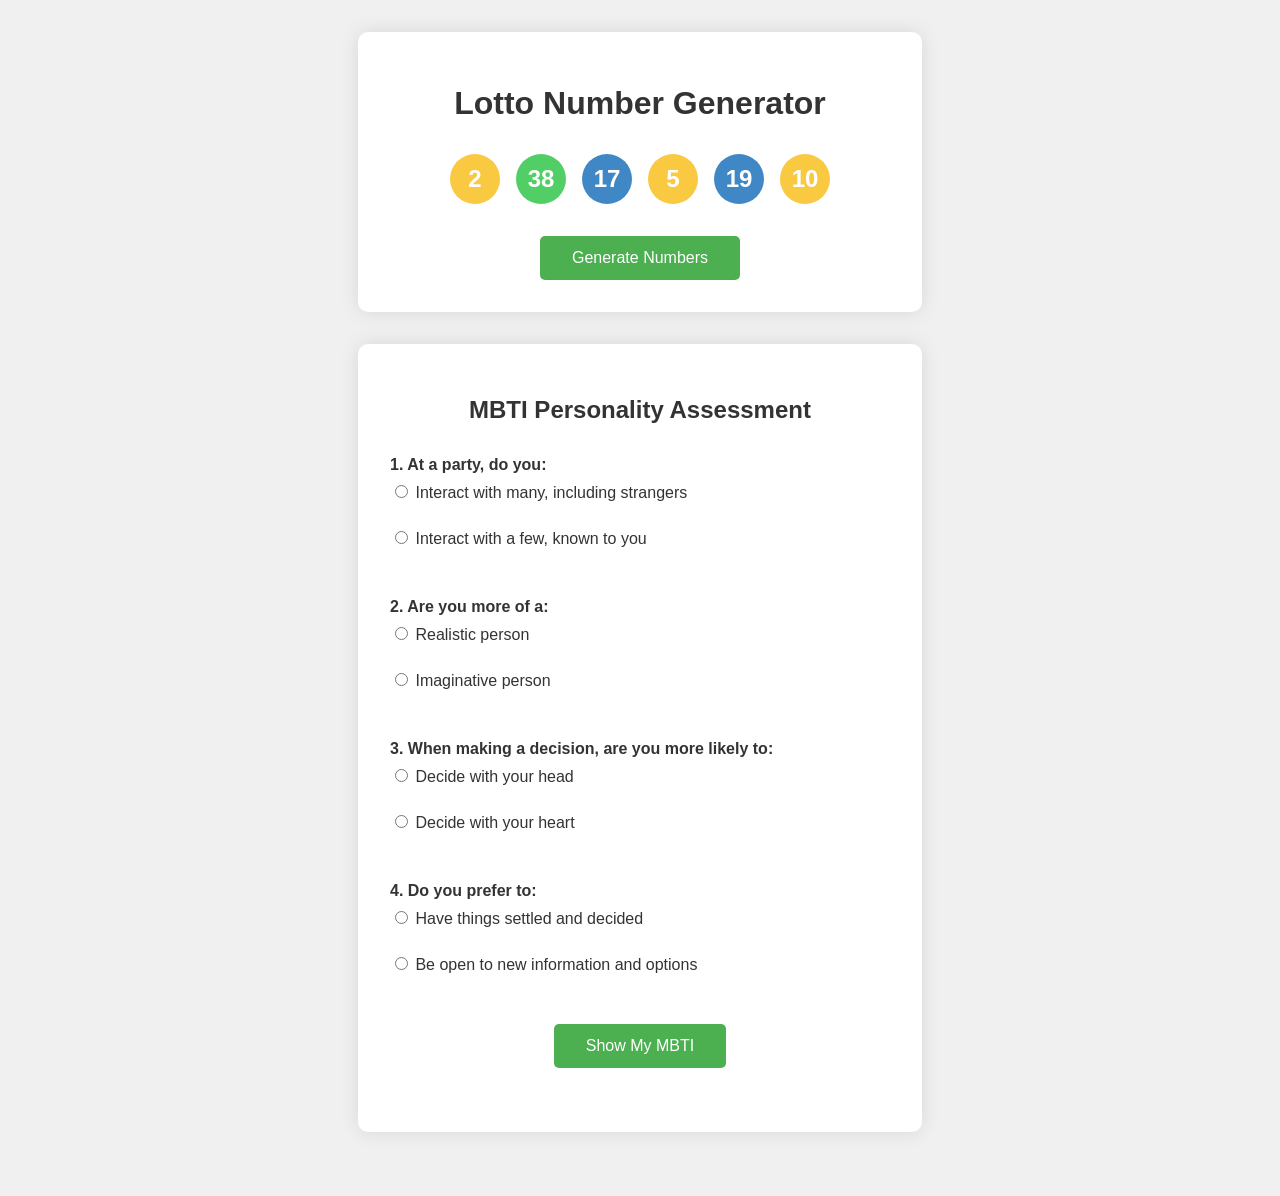
==== index.html @ d67c368a "Update Lotto & MBTI features" ====
<!DOCTYPE html>
<html lang="en">
<head>
    <meta charset="UTF-8">
    <meta name="viewport" content="width=device-width, initial-scale=1.0">
    <title>Lotto & MBTI</title>
    <link rel="stylesheet" href="style.css">
</head>
<body>
    <div class="container">
        <h1>Lotto Number Generator</h1>
        <div class="numbers-container"></div>
        <button id="generate-btn">Generate Numbers</button>
    </div>

    <div class="mbti-container">
        <h2>MBTI Personality Assessment</h2>
        <div id="mbti-questions">
            <div class="question">
                <p>1. At a party, do you:</p>
                <label><input type="radio" name="q1" value="E"> Interact with many, including strangers</label><br>
                <label><input type="radio" name="q1" value="I"> Interact with a few, known to you</label><br>
            </div>
            <div class="question">
                <p>2. Are you more of a:</p>
                <label><input type="radio" name="q2" value="S"> Realistic person</label><br>
                <label><input type="radio" name="q2" value="N"> Imaginative person</label><br>
            </div>
            <div class="question">
                <p>3. When making a decision, are you more likely to:</p>
                <label><input type="radio" name="q3" value="T"> Decide with your head</label><br>
                <label><input type="radio" name="q3" value="F"> Decide with your heart</label><br>
            </div>
            <div class="question">
                <p>4. Do you prefer to:</p>
                <label><input type="radio" name="q4" value="J"> Have things settled and decided</label><br>
                <label><input type="radio" name="q4" value="P"> Be open to new information and options</label><br>
            </div>
        </div>
        <button id="mbti-submit-btn">Show My MBTI</button>
        <div id="mbti-result"></div>
    </div>

    <script src="main.js"></script>
</body>
</html>
---- style.css ----
:root {
    --bg-color: #f0f0f0;
    --container-bg: white;
    --text-color: #333;
    --btn-bg: #4CAF50;
    --btn-hover: #45a049;
}

body {
    font-family: sans-serif;
    display: flex;
    flex-direction: column;
    justify-content: center;
    align-items: center;
    min-height: 100vh;
    background-color: var(--bg-color);
    color: var(--text-color);
    margin: 0;
    padding: 2rem 0;
}

.container, .mbti-container {
    text-align: center;
    background-color: var(--container-bg);
    padding: 2rem;
    border-radius: 10px;
    box-shadow: 0 0 20px rgba(0, 0, 0, 0.1);
    margin-bottom: 2rem;
    max-width: 500px;
    width: 90%;
}

h1, h2 {
    margin-bottom: 2rem;
    color: var(--text-color);
}

.numbers-container {
    display: flex;
    justify-content: center;
    gap: 1rem;
    margin-bottom: 2rem;
}

.number {
    width: 50px;
    height: 50px;
    border-radius: 50%;
    display: flex;
    justify-content: center;
    align-items: center;
    font-size: 1.5rem;
    font-weight: bold;
    color: white;
}

#generate-btn, #mbti-submit-btn {
    padding: 0.8rem 2rem;
    font-size: 1rem;
    color: white;
    background-color: var(--btn-bg);
    border: none;
    border-radius: 5px;
    cursor: pointer;
    transition: background-color 0.3s;
}

#generate-btn:hover, #mbti-submit-btn:hover {
    background-color: var(--btn-hover);
}

.mbti-container .question {
    text-align: left;
    margin-bottom: 1.5rem;
}

.mbti-container .question p {
    font-weight: bold;
    margin-bottom: 0.5rem;
}

.mbti-container label {
    display: block;
    margin-bottom: 0.5rem;
    cursor: pointer;
}

#mbti-result {
    margin-top: 2rem;
    font-size: 1.2rem;
    font-weight: bold;
}
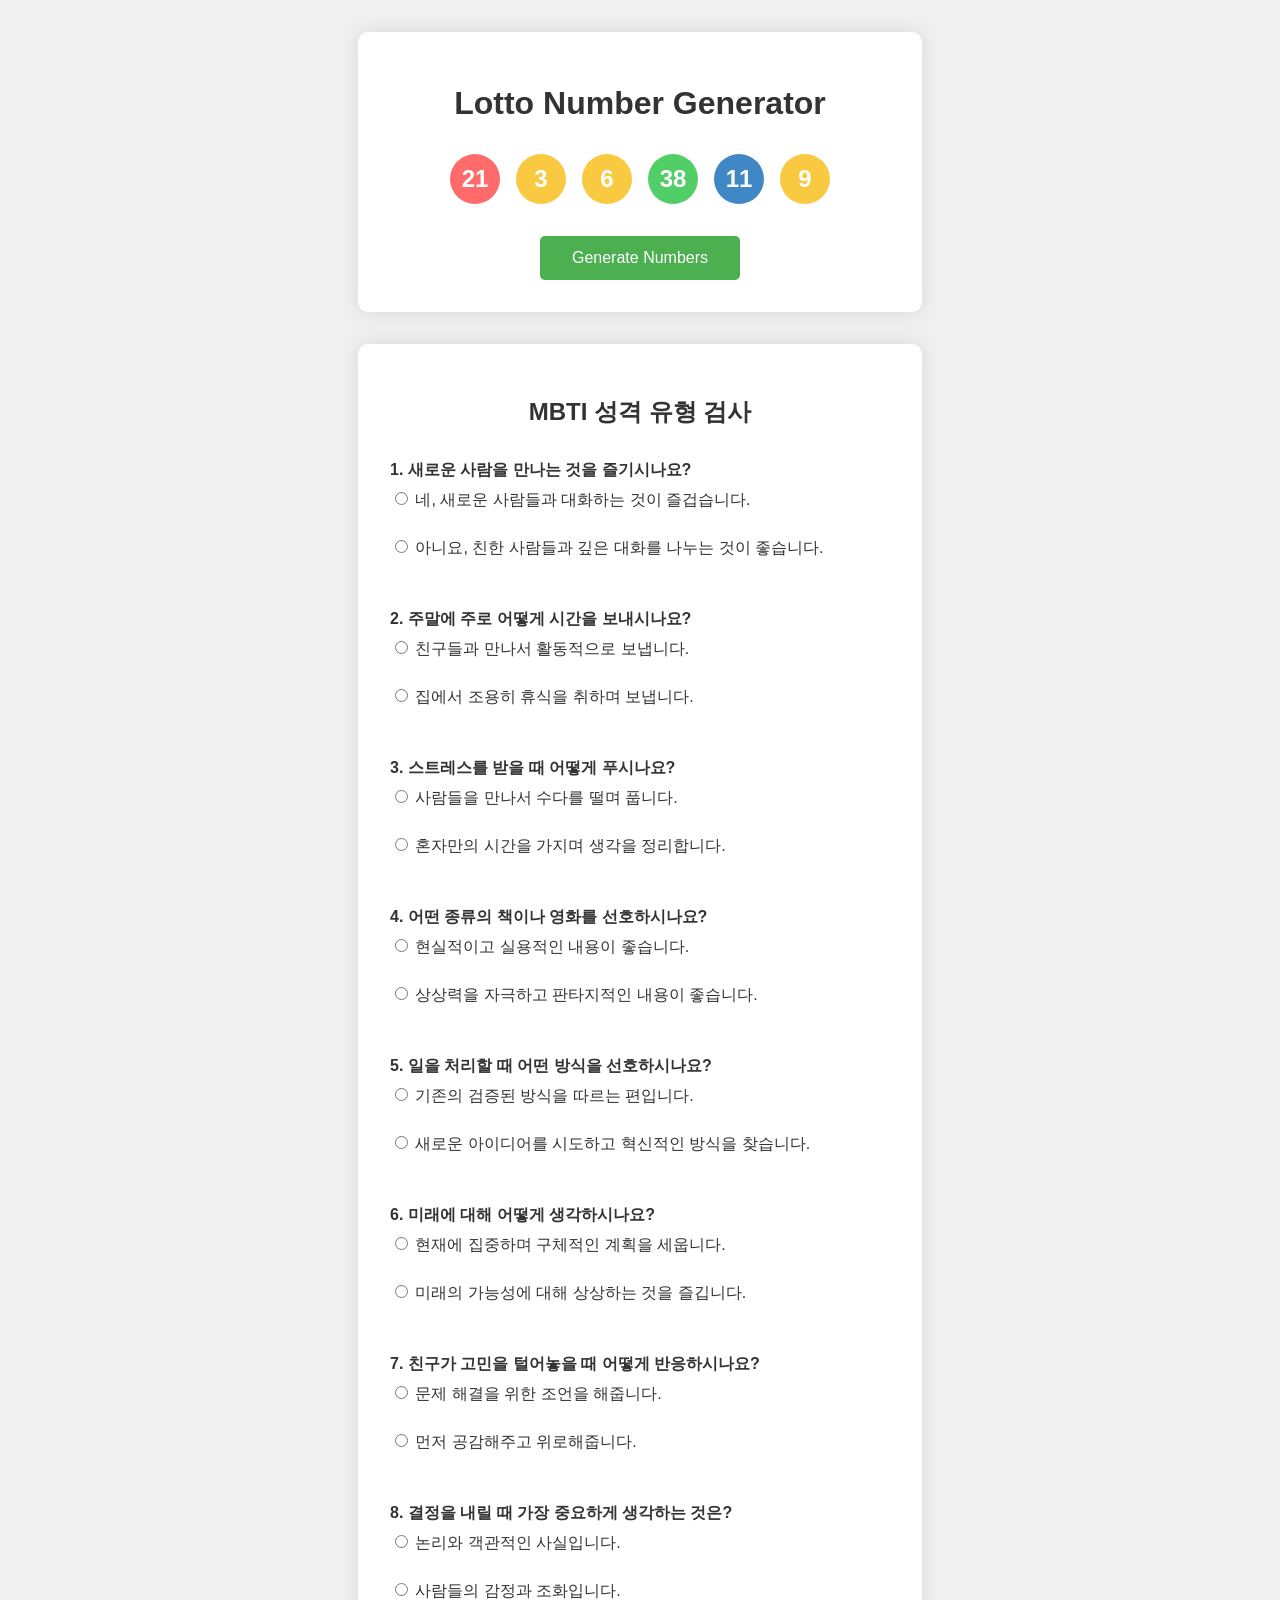
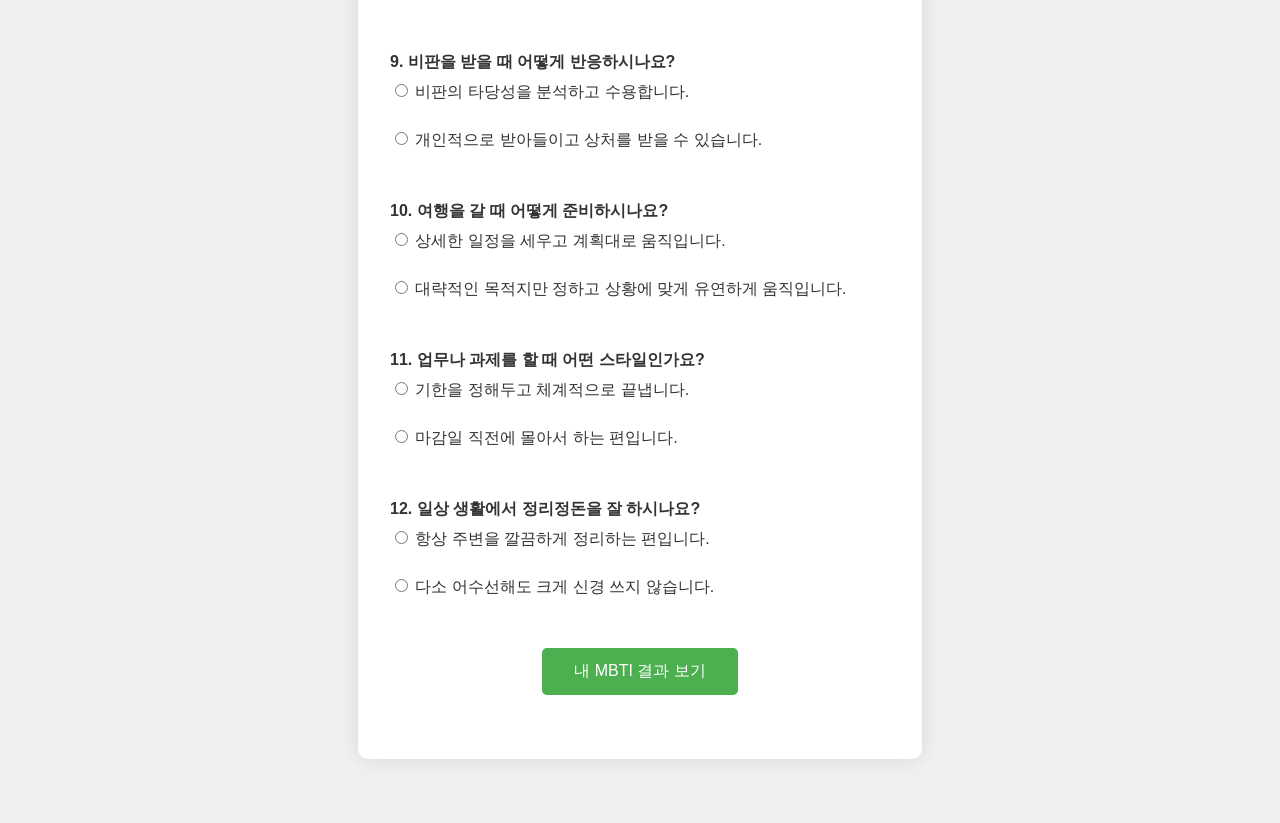
==== commit 0a5fe896: "Update MBTI assessment to 12 Korean questions" ====
--- a/index.html
+++ b/index.html
@@ -15,30 +15,70 @@
     </div>
 
     <div class="mbti-container">
-        <h2>MBTI Personality Assessment</h2>
+        <h2>MBTI 성격 유형 검사</h2>
         <div id="mbti-questions">
             <div class="question">
-                <p>1. At a party, do you:</p>
-                <label><input type="radio" name="q1" value="E"> Interact with many, including strangers</label><br>
-                <label><input type="radio" name="q1" value="I"> Interact with a few, known to you</label><br>
+                <p>1. 새로운 사람을 만나는 것을 즐기시나요?</p>
+                <label><input type="radio" name="q1" value="E"> 네, 새로운 사람들과 대화하는 것이 즐겁습니다.</label><br>
+                <label><input type="radio" name="q1" value="I"> 아니요, 친한 사람들과 깊은 대화를 나누는 것이 좋습니다.</label><br>
             </div>
             <div class="question">
-                <p>2. Are you more of a:</p>
-                <label><input type="radio" name="q2" value="S"> Realistic person</label><br>
-                <label><input type="radio" name="q2" value="N"> Imaginative person</label><br>
+                <p>2. 주말에 주로 어떻게 시간을 보내시나요?</p>
+                <label><input type="radio" name="q2" value="E"> 친구들과 만나서 활동적으로 보냅니다.</label><br>
+                <label><input type="radio" name="q2" value="I"> 집에서 조용히 휴식을 취하며 보냅니다.</label><br>
             </div>
             <div class="question">
-                <p>3. When making a decision, are you more likely to:</p>
-                <label><input type="radio" name="q3" value="T"> Decide with your head</label><br>
-                <label><input type="radio" name="q3" value="F"> Decide with your heart</label><br>
+                <p>3. 스트레스를 받을 때 어떻게 푸시나요?</p>
+                <label><input type="radio" name="q3" value="E"> 사람들을 만나서 수다를 떨며 풉니다.</label><br>
+                <label><input type="radio" name="q3" value="I"> 혼자만의 시간을 가지며 생각을 정리합니다.</label><br>
             </div>
             <div class="question">
-                <p>4. Do you prefer to:</p>
-                <label><input type="radio" name="q4" value="J"> Have things settled and decided</label><br>
-                <label><input type="radio" name="q4" value="P"> Be open to new information and options</label><br>
+                <p>4. 어떤 종류의 책이나 영화를 선호하시나요?</p>
+                <label><input type="radio" name="q4" value="S"> 현실적이고 실용적인 내용이 좋습니다.</label><br>
+                <label><input type="radio" name="q4" value="N"> 상상력을 자극하고 판타지적인 내용이 좋습니다.</label><br>
+            </div>
+            <div class="question">
+                <p>5. 일을 처리할 때 어떤 방식을 선호하시나요?</p>
+                <label><input type="radio" name="q5" value="S"> 기존의 검증된 방식을 따르는 편입니다.</label><br>
+                <label><input type="radio" name="q5" value="N"> 새로운 아이디어를 시도하고 혁신적인 방식을 찾습니다.</label><br>
+            </div>
+            <div class="question">
+                <p>6. 미래에 대해 어떻게 생각하시나요?</p>
+                <label><input type="radio" name="q6" value="S"> 현재에 집중하며 구체적인 계획을 세웁니다.</label><br>
+                <label><input type="radio" name="q6" value="N"> 미래의 가능성에 대해 상상하는 것을 즐깁니다.</label><br>
+            </div>
+            <div class="question">
+                <p>7. 친구가 고민을 털어놓을 때 어떻게 반응하시나요?</p>
+                <label><input type="radio" name="q7" value="T"> 문제 해결을 위한 조언을 해줍니다.</label><br>
+                <label><input type="radio" name="q7" value="F"> 먼저 공감해주고 위로해줍니다.</label><br>
+            </div>
+            <div class="question">
+                <p>8. 결정을 내릴 때 가장 중요하게 생각하는 것은?</p>
+                <label><input type="radio" name="q8" value="T"> 논리와 객관적인 사실입니다.</label><br>
+                <label><input type="radio" name="q8" value="F"> 사람들의 감정과 조화입니다.</label><br>
+            </div>
+            <div class="question">
+                <p>9. 비판을 받을 때 어떻게 반응하시나요?</p>
+                <label><input type="radio" name="q9" value="T"> 비판의 타당성을 분석하고 수용합니다.</label><br>
+                <label><input type="radio" name="q9" value="F"> 개인적으로 받아들이고 상처를 받을 수 있습니다.</label><br>
+            </div>
+            <div class="question">
+                <p>10. 여행을 갈 때 어떻게 준비하시나요?</p>
+                <label><input type="radio" name="q10" value="J"> 상세한 일정을 세우고 계획대로 움직입니다.</label><br>
+                <label><input type="radio" name="q10" value="P"> 대략적인 목적지만 정하고 상황에 맞게 유연하게 움직입니다.</label><br>
+            </div>
+            <div class="question">
+                <p>11. 업무나 과제를 할 때 어떤 스타일인가요?</p>
+                <label><input type="radio" name="q11" value="J"> 기한을 정해두고 체계적으로 끝냅니다.</label><br>
+                <label><input type="radio" name="q11" value="P"> 마감일 직전에 몰아서 하는 편입니다.</label><br>
+            </div>
+            <div class="question">
+                <p>12. 일상 생활에서 정리정돈을 잘 하시나요?</p>
+                <label><input type="radio" name="q12" value="J"> 항상 주변을 깔끔하게 정리하는 편입니다.</label><br>
+                <label><input type="radio" name="q12" value="P"> 다소 어수선해도 크게 신경 쓰지 않습니다.</label><br>
             </div>
         </div>
-        <button id="mbti-submit-btn">Show My MBTI</button>
+        <button id="mbti-submit-btn">내 MBTI 결과 보기</button>
         <div id="mbti-result"></div>
     </div>
 
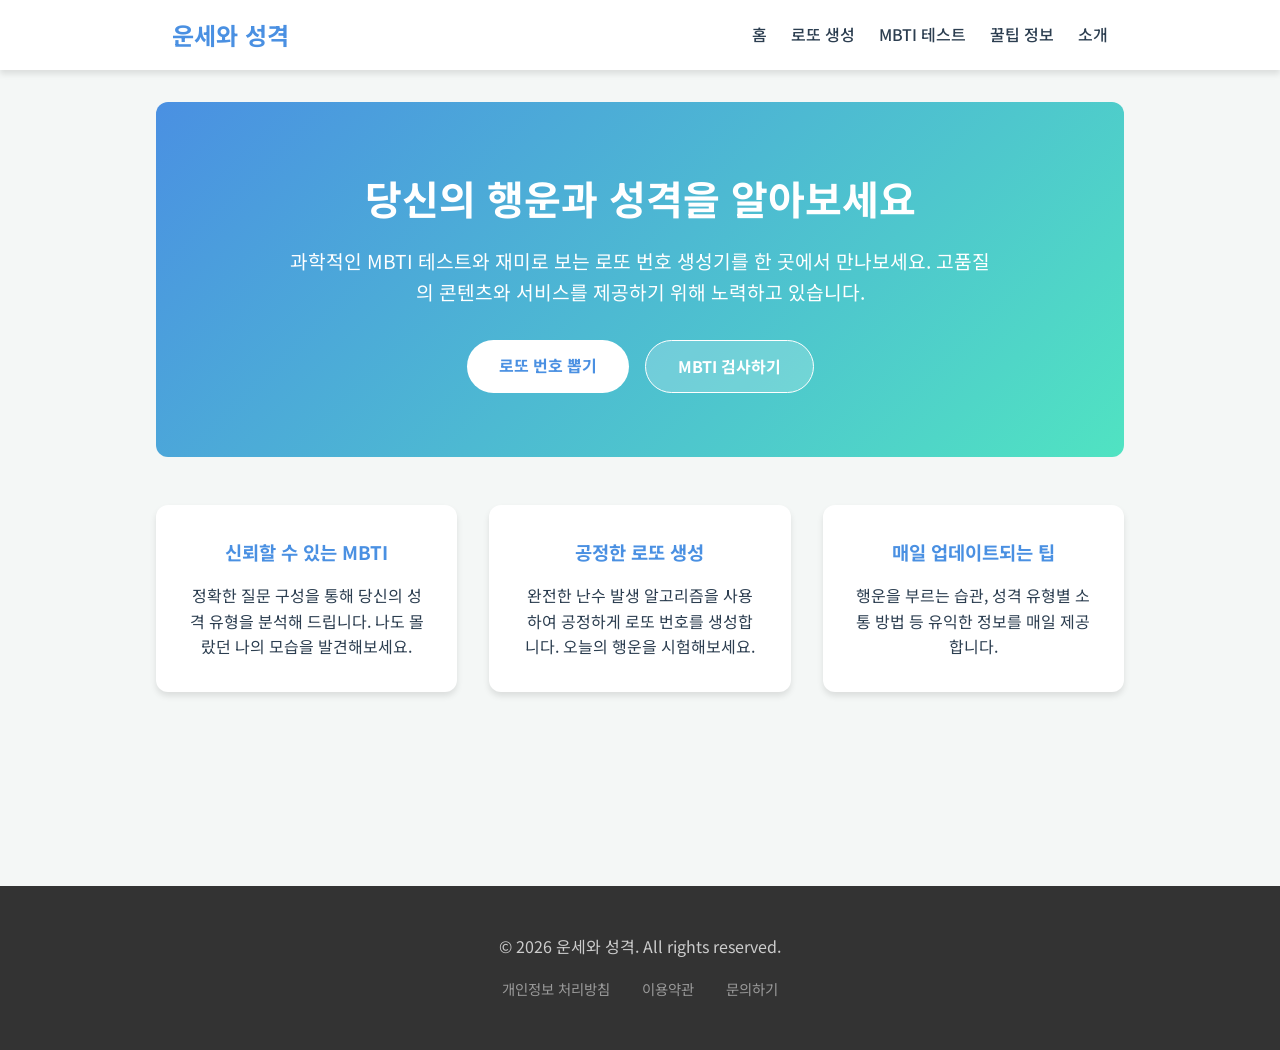
==== commit 6fbc6fe0: "feat: AdSense 최적화 및 고품질 콘텐츠 추가 (MBTI 상세 설명, 꿀팁 게시판, 개인정보 처리방침)" ====
--- a/index.html
+++ b/index.html
@@ -1,86 +1,201 @@
 
 <!DOCTYPE html>
-<html lang="en">
+<html lang="ko">
 <head>
     <meta charset="UTF-8">
     <meta name="viewport" content="width=device-width, initial-scale=1.0">
-    <title>Lotto & MBTI</title>
+    <title>운세와 성격 - 로또 번호 생성기 & MBTI 테스트</title>
+    <meta name="description" content="무료 로또 번호 생성기와 정확한 MBTI 성격 유형 검사를 제공합니다. 당신의 행운과 성격을 확인해보세요.">
+    <meta name="keywords" content="로또, 로또번호생성기, MBTI, MBTI테스트, 성격유형검사, 무료운세">
     <link rel="stylesheet" href="style.css">
+    <link rel="preconnect" href="https://fonts.googleapis.com">
+    <link rel="preconnect" href="https://fonts.gstatic.com" crossorigin>
+    <link href="https://fonts.googleapis.com/css2?family=Noto+Sans+KR:wght@300;400;700&display=swap" rel="stylesheet">
 </head>
 <body>
-    <div class="container">
-        <h1>Lotto Number Generator</h1>
-        <div class="numbers-container"></div>
-        <button id="generate-btn">Generate Numbers</button>
-    </div>
-
-    <div class="mbti-container">
-        <h2>MBTI 성격 유형 검사</h2>
-        <div id="mbti-questions">
-            <div class="question">
-                <p>1. 새로운 사람을 만나는 것을 즐기시나요?</p>
-                <label><input type="radio" name="q1" value="E"> 네, 새로운 사람들과 대화하는 것이 즐겁습니다.</label><br>
-                <label><input type="radio" name="q1" value="I"> 아니요, 친한 사람들과 깊은 대화를 나누는 것이 좋습니다.</label><br>
-            </div>
-            <div class="question">
-                <p>2. 주말에 주로 어떻게 시간을 보내시나요?</p>
-                <label><input type="radio" name="q2" value="E"> 친구들과 만나서 활동적으로 보냅니다.</label><br>
-                <label><input type="radio" name="q2" value="I"> 집에서 조용히 휴식을 취하며 보냅니다.</label><br>
-            </div>
-            <div class="question">
-                <p>3. 스트레스를 받을 때 어떻게 푸시나요?</p>
-                <label><input type="radio" name="q3" value="E"> 사람들을 만나서 수다를 떨며 풉니다.</label><br>
-                <label><input type="radio" name="q3" value="I"> 혼자만의 시간을 가지며 생각을 정리합니다.</label><br>
-            </div>
-            <div class="question">
-                <p>4. 어떤 종류의 책이나 영화를 선호하시나요?</p>
-                <label><input type="radio" name="q4" value="S"> 현실적이고 실용적인 내용이 좋습니다.</label><br>
-                <label><input type="radio" name="q4" value="N"> 상상력을 자극하고 판타지적인 내용이 좋습니다.</label><br>
-            </div>
-            <div class="question">
-                <p>5. 일을 처리할 때 어떤 방식을 선호하시나요?</p>
-                <label><input type="radio" name="q5" value="S"> 기존의 검증된 방식을 따르는 편입니다.</label><br>
-                <label><input type="radio" name="q5" value="N"> 새로운 아이디어를 시도하고 혁신적인 방식을 찾습니다.</label><br>
-            </div>
-            <div class="question">
-                <p>6. 미래에 대해 어떻게 생각하시나요?</p>
-                <label><input type="radio" name="q6" value="S"> 현재에 집중하며 구체적인 계획을 세웁니다.</label><br>
-                <label><input type="radio" name="q6" value="N"> 미래의 가능성에 대해 상상하는 것을 즐깁니다.</label><br>
-            </div>
-            <div class="question">
-                <p>7. 친구가 고민을 털어놓을 때 어떻게 반응하시나요?</p>
-                <label><input type="radio" name="q7" value="T"> 문제 해결을 위한 조언을 해줍니다.</label><br>
-                <label><input type="radio" name="q7" value="F"> 먼저 공감해주고 위로해줍니다.</label><br>
-            </div>
-            <div class="question">
-                <p>8. 결정을 내릴 때 가장 중요하게 생각하는 것은?</p>
-                <label><input type="radio" name="q8" value="T"> 논리와 객관적인 사실입니다.</label><br>
-                <label><input type="radio" name="q8" value="F"> 사람들의 감정과 조화입니다.</label><br>
-            </div>
-            <div class="question">
-                <p>9. 비판을 받을 때 어떻게 반응하시나요?</p>
-                <label><input type="radio" name="q9" value="T"> 비판의 타당성을 분석하고 수용합니다.</label><br>
-                <label><input type="radio" name="q9" value="F"> 개인적으로 받아들이고 상처를 받을 수 있습니다.</label><br>
-            </div>
-            <div class="question">
-                <p>10. 여행을 갈 때 어떻게 준비하시나요?</p>
-                <label><input type="radio" name="q10" value="J"> 상세한 일정을 세우고 계획대로 움직입니다.</label><br>
-                <label><input type="radio" name="q10" value="P"> 대략적인 목적지만 정하고 상황에 맞게 유연하게 움직입니다.</label><br>
-            </div>
-            <div class="question">
-                <p>11. 업무나 과제를 할 때 어떤 스타일인가요?</p>
-                <label><input type="radio" name="q11" value="J"> 기한을 정해두고 체계적으로 끝냅니다.</label><br>
-                <label><input type="radio" name="q11" value="P"> 마감일 직전에 몰아서 하는 편입니다.</label><br>
-            </div>
-            <div class="question">
-                <p>12. 일상 생활에서 정리정돈을 잘 하시나요?</p>
-                <label><input type="radio" name="q12" value="J"> 항상 주변을 깔끔하게 정리하는 편입니다.</label><br>
-                <label><input type="radio" name="q12" value="P"> 다소 어수선해도 크게 신경 쓰지 않습니다.</label><br>
-            </div>
+    <header>
+        <nav class="nav-container">
+            <div class="logo">운세와 성격</div>
+            <ul class="nav-links">
+                <li><a href="#home">홈</a></li>
+                <li><a href="#lotto">로또 생성</a></li>
+                <li><a href="#mbti">MBTI 테스트</a></li>
+                <li><a href="#tips">꿀팁 정보</a></li>
+                <li><a href="#about">소개</a></li>
+            </ul>
+        </nav>
+    </header>
+
+    <main>
+        <!-- Home Section -->
+        <section id="home" class="content-section">
+            <div class="hero">
+                <h1>당신의 행운과 성격을 알아보세요</h1>
+                <p>과학적인 MBTI 테스트와 재미로 보는 로또 번호 생성기를 한 곳에서 만나보세요. 고품질의 콘텐츠와 서비스를 제공하기 위해 노력하고 있습니다.</p>
+                <div class="hero-btns">
+                    <a href="#lotto" class="btn primary">로또 번호 뽑기</a>
+                    <a href="#mbti" class="btn secondary">MBTI 검사하기</a>
+                </div>
+            </div>
+            
+            <div class="info-cards">
+                <div class="card">
+                    <h3>신뢰할 수 있는 MBTI</h3>
+                    <p>정확한 질문 구성을 통해 당신의 성격 유형을 분석해 드립니다. 나도 몰랐던 나의 모습을 발견해보세요.</p>
+                </div>
+                <div class="card">
+                    <h3>공정한 로또 생성</h3>
+                    <p>완전한 난수 발생 알고리즘을 사용하여 공정하게 로또 번호를 생성합니다. 오늘의 행운을 시험해보세요.</p>
+                </div>
+                <div class="card">
+                    <h3>매일 업데이트되는 팁</h3>
+                    <p>행운을 부르는 습관, 성격 유형별 소통 방법 등 유익한 정보를 매일 제공합니다.</p>
+                </div>
+            </div>
+        </section>
+
+        <!-- Lotto Section -->
+        <section id="lotto" class="content-section" style="display:none;">
+            <div class="container">
+                <h2>로또 번호 생성기</h2>
+                <p class="section-desc">무작위 알고리즘을 사용하여 1부터 45까지의 행운의 숫자 6개를 추천해 드립니다.</p>
+                <div class="numbers-container"></div>
+                <button id="generate-btn">새 번호 생성하기</button>
+                <div class="lotto-info">
+                    <h3>로또 당첨 확률을 높이는 상식</h3>
+                    <ul>
+                        <li>균형 잡힌 조합: 홀수와 짝수의 비율을 3:3 또는 2:4 정도로 섞는 것이 통계적으로 유리합니다.</li>
+                        <li>번호 합계: 선택한 6개 번호의 합이 100~170 사이가 되는 경우가 가장 많습니다.</li>
+                        <li>연속 번호 지양: 1, 2, 3과 같은 연속된 번호가 3개 이상 나오는 경우는 드뭅니다.</li>
+                    </ul>
+                </div>
+            </div>
+        </section>
+
+        <!-- MBTI Section -->
+        <section id="mbti" class="content-section" style="display:none;">
+            <div class="mbti-container">
+                <h2>MBTI 성격 유형 검사</h2>
+                <p class="section-desc">12개의 질문을 통해 당신의 성향을 파악합니다. 솔직하게 답변할수록 정확도가 높아집니다.</p>
+                <div id="mbti-questions">
+                    <!-- Questions will be injected or kept here -->
+                    <div class="question">
+                        <p>1. 새로운 사람을 만나는 것을 즐기시나요?</p>
+                        <label><input type="radio" name="q1" value="E"> 네, 새로운 사람들과 대화하는 것이 즐겁습니다.</label>
+                        <label><input type="radio" name="q1" value="I"> 아니요, 친한 사람들과 깊은 대화를 나누는 것이 좋습니다.</label>
+                    </div>
+                    <div class="question">
+                        <p>2. 주말에 주로 어떻게 시간을 보내시나요?</p>
+                        <label><input type="radio" name="q2" value="E"> 친구들과 만나서 활동적으로 보냅니다.</label>
+                        <label><input type="radio" name="q2" value="I"> 집에서 조용히 휴식을 취하며 보냅니다.</label>
+                    </div>
+                    <div class="question">
+                        <p>3. 스트레스를 받을 때 어떻게 푸시나요?</p>
+                        <label><input type="radio" name="q3" value="E"> 사람들을 만나서 수다를 떨며 풉니다.</label>
+                        <label><input type="radio" name="q3" value="I"> 혼자만의 시간을 가지며 생각을 정리합니다.</label>
+                    </div>
+                    <div class="question">
+                        <p>4. 어떤 종류의 책이나 영화를 선호하시나요?</p>
+                        <label><input type="radio" name="q4" value="S"> 현실적이고 실용적인 내용이 좋습니다.</label>
+                        <label><input type="radio" name="q4" value="N"> 상상력을 자극하고 판타지적인 내용이 좋습니다.</label>
+                    </div>
+                    <div class="question">
+                        <p>5. 일을 처리할 때 어떤 방식을 선호하시나요?</p>
+                        <label><input type="radio" name="q5" value="S"> 기존의 검증된 방식을 따르는 편입니다.</label>
+                        <label><input type="radio" name="q5" value="N"> 새로운 아이디어를 시도하고 혁신적인 방식을 찾습니다.</label>
+                    </div>
+                    <div class="question">
+                        <p>6. 미래에 대해 어떻게 생각하시나요?</p>
+                        <label><input type="radio" name="q6" value="S"> 현재에 집중하며 구체적인 계획을 세웁니다.</label>
+                        <label><input type="radio" name="q6" value="N"> 미래의 가능성에 대해 상상하는 것을 즐깁니다.</label>
+                    </div>
+                    <div class="question">
+                        <p>7. 친구가 고민을 털어놓을 때 어떻게 반응하시나요?</p>
+                        <label><input type="radio" name="q7" value="T"> 문제 해결을 위한 조언을 해줍니다.</label>
+                        <label><input type="radio" name="q7" value="F"> 먼저 공감해주고 위로해줍니다.</label>
+                    </div>
+                    <div class="question">
+                        <p>8. 결정을 내릴 때 가장 중요하게 생각하는 것은?</p>
+                        <label><input type="radio" name="q8" value="T"> 논리와 객관적인 사실입니다.</label>
+                        <label><input type="radio" name="q8" value="F"> 사람들의 감정과 조화입니다.</label>
+                    </div>
+                    <div class="question">
+                        <p>9. 비판을 받을 때 어떻게 반응하시나요?</p>
+                        <label><input type="radio" name="q9" value="T"> 비판의 타당성을 분석하고 수용합니다.</label>
+                        <label><input type="radio" name="q9" value="F"> 개인적으로 받아들이고 상처를 받을 수 있습니다.</label>
+                    </div>
+                    <div class="question">
+                        <p>10. 여행을 갈 때 어떻게 준비하시나요?</p>
+                        <label><input type="radio" name="q10" value="J"> 상세한 일정을 세우고 계획대로 움직입니다.</label>
+                        <label><input type="radio" name="q10" value="P"> 대략적인 목적지만 정하고 상황에 맞게 유연하게 움직입니다.</label>
+                    </div>
+                    <div class="question">
+                        <p>11. 업무나 과제를 할 때 어떤 스타일인가요?</p>
+                        <label><input type="radio" name="q11" value="J"> 기한을 정해두고 체계적으로 끝냅니다.</label>
+                        <label><input type="radio" name="q11" value="P"> 마감일 직전에 몰아서 하는 편입니다.</label>
+                    </div>
+                    <div class="question">
+                        <p>12. 일상 생활에서 정리정돈을 잘 하시나요?</p>
+                        <label><input type="radio" name="q12" value="J"> 항상 주변을 깔끔하게 정리하는 편입니다.</label>
+                        <label><input type="radio" name="q12" value="P"> 다소 어수선해도 크게 신경 쓰지 않습니다.</label>
+                    </div>
+                </div>
+                <button id="mbti-submit-btn">결과 확인하기</button>
+                <div id="mbti-result"></div>
+            </div>
+        </section>
+
+        <!-- Tips Section -->
+        <section id="tips" class="content-section" style="display:none;">
+            <div class="container blog-container">
+                <h2>유용한 정보 게시판</h2>
+                <article class="post">
+                    <h3>MBTI 유형별 스트레스 해소법</h3>
+                    <p>내향형(I)은 혼자만의 시간을 통해 에너지를 충전하는 것이 중요하며, 외향형(E)은 친구들과의 대화를 통해 활력을 얻습니다. 자신의 유형에 맞는 휴식 방법을 찾아보세요.</p>
+                </article>
+                <article class="post">
+                    <h3>로또 번호 선택 시 피해야 할 습관</h3>
+                    <p>너무 유명한 번호(예: 지난주 당첨 번호)를 그대로 쓰는 것은 피하는 것이 좋습니다. 당첨자가 많아지면 수령액이 줄어들기 때문입니다. 자신만의 규칙을 만들어보세요.</p>
+                </article>
+                <article class="post">
+                    <h3>행운을 불러오는 긍정적인 마음가짐</h3>
+                    <p>심리학적으로 긍정적인 태도를 가진 사람들이 기회를 더 잘 포착한다고 합니다. 행운은 준비된 사람에게 찾아온다는 사실을 잊지 마세요.</p>
+                </article>
+            </div>
+        </section>
+
+        <!-- About Section -->
+        <section id="about" class="content-section" style="display:none;">
+            <div class="container">
+                <h2>서비스 소개</h2>
+                <p>본 사이트는 사용자들에게 즐거움과 자아 성찰의 기회를 제공하기 위해 제작되었습니다. 우리는 데이터의 정확성과 사용자의 개인정보 보호를 최우선으로 생각합니다.</p>
+                <h3>문의하기</h3>
+                <p>서비스 이용 중 불편한 점이나 제안 사항이 있다면 아래 이메일로 연락주세요.</p>
+                <p>Email: support@example.com</p>
+            </div>
+        </section>
+
+        <!-- Privacy Section (Hidden by default, linked from footer) -->
+        <section id="privacy" class="content-section" style="display:none;">
+            <div class="container">
+                <h2>개인정보 처리방침</h2>
+                <p>본 사이트는 사용자의 개인정보를 수집하지 않습니다. MBTI 테스트 결과는 브라우저 내에서만 처리되며 서버에 저장되지 않습니다.</p>
+                <p>쿠키 사용 안내: 서비스 최적화 및 광고 제공을 위해 쿠키를 사용할 수 있습니다.</p>
+                <p>광고 안내: 본 서비스는 Google AdSense 광고를 포함할 수 있으며, Google은 사용자의 방문 기록을 바탕으로 맞춤형 광고를 제공할 수 있습니다.</p>
+            </div>
+        </section>
+    </main>
+
+    <footer>
+        <div class="footer-content">
+            <p>&copy; 2026 운세와 성격. All rights reserved.</p>
+            <ul class="footer-links">
+                <li><a href="#privacy">개인정보 처리방침</a></li>
+                <li><a href="#about">이용약관</a></li>
+                <li><a href="#about">문의하기</a></li>
+            </ul>
         </div>
-        <button id="mbti-submit-btn">내 MBTI 결과 보기</button>
-        <div id="mbti-result"></div>
-    </div>
+    </footer>
 
     <script src="main.js"></script>
 </body>
--- a/style.css
+++ b/style.css
@@ -1,93 +1,317 @@
 
 :root {
-    --bg-color: #f0f0f0;
-    --container-bg: white;
-    --text-color: #333;
-    --btn-bg: #4CAF50;
-    --btn-hover: #45a049;
+    --primary-color: #4a90e2;
+    --secondary-color: #50e3c2;
+    --bg-color: #f4f7f6;
+    --text-color: #2c3e50;
+    --white: #ffffff;
+    --shadow: 0 4px 6px rgba(0, 0, 0, 0.1);
+    --border-radius: 12px;
+}
+
+* {
+    box-sizing: border-box;
+    margin: 0;
+    padding: 0;
 }
 
 body {
-    font-family: sans-serif;
-    display: flex;
-    flex-direction: column;
-    justify-content: center;
+    font-family: 'Noto Sans KR', sans-serif;
+    line-height: 1.6;
+    color: var(--text-color);
+    background-color: var(--bg-color);
+}
+
+header {
+    background-color: var(--white);
+    box-shadow: var(--shadow);
+    padding: 1rem 0;
+    position: sticky;
+    top: 0;
+    z-index: 1000;
+}
+
+.nav-container {
+    max-width: 1000px;
+    margin: 0 auto;
+    display: flex;
+    justify-content: space-between;
     align-items: center;
-    min-height: 100vh;
-    background-color: var(--bg-color);
+    padding: 0 2rem;
+}
+
+.logo {
+    font-size: 1.5rem;
+    font-weight: 700;
+    color: var(--primary-color);
+}
+
+.nav-links {
+    display: flex;
+    list-style: none;
+    gap: 1.5rem;
+}
+
+.nav-links a {
+    text-decoration: none;
     color: var(--text-color);
-    margin: 0;
-    padding: 2rem 0;
-}
-
-.container, .mbti-container {
+    font-weight: 500;
+    transition: color 0.3s;
+}
+
+.nav-links a:hover {
+    color: var(--primary-color);
+}
+
+main {
+    max-width: 1000px;
+    margin: 2rem auto;
+    padding: 0 1rem;
+    min-height: 80vh;
+}
+
+.content-section {
+    animation: fadeIn 0.5s ease-in-out;
+}
+
+@keyframes fadeIn {
+    from { opacity: 0; transform: translateY(10px); }
+    to { opacity: 1; transform: translateY(0); }
+}
+
+.hero {
     text-align: center;
-    background-color: var(--container-bg);
-    padding: 2rem;
-    border-radius: 10px;
-    box-shadow: 0 0 20px rgba(0, 0, 0, 0.1);
-    margin-bottom: 2rem;
-    max-width: 500px;
-    width: 90%;
-}
-
-h1, h2 {
-    margin-bottom: 2rem;
-    color: var(--text-color);
-}
-
-.numbers-container {
+    padding: 4rem 1rem;
+    background: linear-gradient(135deg, var(--primary-color), var(--secondary-color));
+    color: var(--white);
+    border-radius: var(--border-radius);
+    margin-bottom: 3rem;
+}
+
+.hero h1 {
+    font-size: 2.5rem;
+    margin-bottom: 1rem;
+}
+
+.hero p {
+    font-size: 1.2rem;
+    max-width: 700px;
+    margin: 0 auto 2rem;
+}
+
+.hero-btns {
     display: flex;
     justify-content: center;
     gap: 1rem;
+}
+
+.btn {
+    padding: 0.8rem 2rem;
+    border-radius: 30px;
+    text-decoration: none;
+    font-weight: 700;
+    transition: transform 0.2s, box-shadow 0.2s;
+    display: inline-block;
+    cursor: pointer;
+    border: none;
+}
+
+.btn.primary {
+    background-color: var(--white);
+    color: var(--primary-color);
+}
+
+.btn.secondary {
+    background-color: rgba(255, 255, 255, 0.2);
+    color: var(--white);
+    border: 1px solid var(--white);
+}
+
+.btn:hover {
+    transform: translateY(-2px);
+    box-shadow: 0 4px 12px rgba(0,0,0,0.15);
+}
+
+.info-cards {
+    display: grid;
+    grid-template-columns: repeat(auto-fit, minmax(250px, 1fr));
+    gap: 2rem;
+    margin-bottom: 3rem;
+}
+
+.card {
+    background: var(--white);
+    padding: 2rem;
+    border-radius: var(--border-radius);
+    box-shadow: var(--shadow);
+    text-align: center;
+}
+
+.card h3 {
+    margin-bottom: 1rem;
+    color: var(--primary-color);
+}
+
+.container, .mbti-container {
+    background: var(--white);
+    padding: 3rem;
+    border-radius: var(--border-radius);
+    box-shadow: var(--shadow);
+    max-width: 800px;
+    margin: 0 auto;
+}
+
+.section-desc {
+    text-align: center;
+    color: #666;
     margin-bottom: 2rem;
 }
 
+.numbers-container {
+    display: flex;
+    justify-content: center;
+    gap: 1rem;
+    margin: 2rem 0;
+    flex-wrap: wrap;
+}
+
 .number {
-    width: 50px;
-    height: 50px;
+    width: 60px;
+    height: 60px;
     border-radius: 50%;
     display: flex;
     justify-content: center;
     align-items: center;
     font-size: 1.5rem;
+    font-weight: 700;
+    color: var(--white);
+    box-shadow: 0 4px 6px rgba(0,0,0,0.1);
+}
+
+#generate-btn, #mbti-submit-btn {
+    display: block;
+    margin: 0 auto;
+    background-color: var(--primary-color);
+    color: var(--white);
+    padding: 1rem 3rem;
+    font-size: 1.1rem;
+    border-radius: 50px;
+    cursor: pointer;
+    border: none;
+    transition: background-color 0.3s;
+}
+
+#generate-btn:hover, #mbti-submit-btn:hover {
+    background-color: #357abd;
+}
+
+.lotto-info, .mbti-result-detail {
+    margin-top: 3rem;
+    padding-top: 2rem;
+    border-top: 1px solid #eee;
+}
+
+.lotto-info ul {
+    list-style: none;
+    margin-top: 1rem;
+}
+
+.lotto-info li {
+    margin-bottom: 0.5rem;
+    padding-left: 1.5rem;
+    position: relative;
+}
+
+.lotto-info li::before {
+    content: "✓";
+    position: absolute;
+    left: 0;
+    color: var(--secondary-color);
     font-weight: bold;
-    color: white;
-}
-
-#generate-btn, #mbti-submit-btn {
-    padding: 0.8rem 2rem;
-    font-size: 1rem;
-    color: white;
-    background-color: var(--btn-bg);
-    border: none;
-    border-radius: 5px;
-    cursor: pointer;
-    transition: background-color 0.3s;
-}
-
-#generate-btn:hover, #mbti-submit-btn:hover {
-    background-color: var(--btn-hover);
-}
-
-.mbti-container .question {
-    text-align: left;
-    margin-bottom: 1.5rem;
-}
-
-.mbti-container .question p {
-    font-weight: bold;
-    margin-bottom: 0.5rem;
-}
-
-.mbti-container label {
+}
+
+.question {
+    margin-bottom: 2rem;
+    padding-bottom: 1.5rem;
+    border-bottom: 1px solid #f0f0f0;
+}
+
+.question p {
+    font-weight: 700;
+    font-size: 1.1rem;
+    margin-bottom: 1rem;
+}
+
+.question label {
     display: block;
+    padding: 0.8rem 1.2rem;
+    background: #f9f9f9;
+    border-radius: 8px;
     margin-bottom: 0.5rem;
     cursor: pointer;
-}
-
-#mbti-result {
-    margin-top: 2rem;
-    font-size: 1.2rem;
-    font-weight: bold;
-}
+    transition: background 0.2s;
+}
+
+.question label:hover {
+    background: #f0f0f0;
+}
+
+.question input {
+    margin-right: 10px;
+}
+
+.blog-container .post {
+    margin-bottom: 2rem;
+    padding-bottom: 2rem;
+    border-bottom: 1px solid #eee;
+}
+
+.blog-container .post h3 {
+    margin-bottom: 1rem;
+    color: var(--primary-color);
+}
+
+footer {
+    background: #333;
+    color: #ccc;
+    padding: 3rem 0;
+    margin-top: 4rem;
+}
+
+.footer-content {
+    max-width: 1000px;
+    margin: 0 auto;
+    text-align: center;
+    padding: 0 2rem;
+}
+
+.footer-links {
+    list-style: none;
+    display: flex;
+    justify-content: center;
+    gap: 2rem;
+    margin-top: 1rem;
+}
+
+.footer-links a {
+    color: #999;
+    text-decoration: none;
+    font-size: 0.9rem;
+}
+
+.footer-links a:hover {
+    color: var(--white);
+}
+
+@media (max-width: 768px) {
+    .nav-container {
+        flex-direction: column;
+        gap: 1rem;
+    }
+    .hero h1 {
+        font-size: 2rem;
+    }
+    .hero-btns {
+        flex-direction: column;
+    }
+}
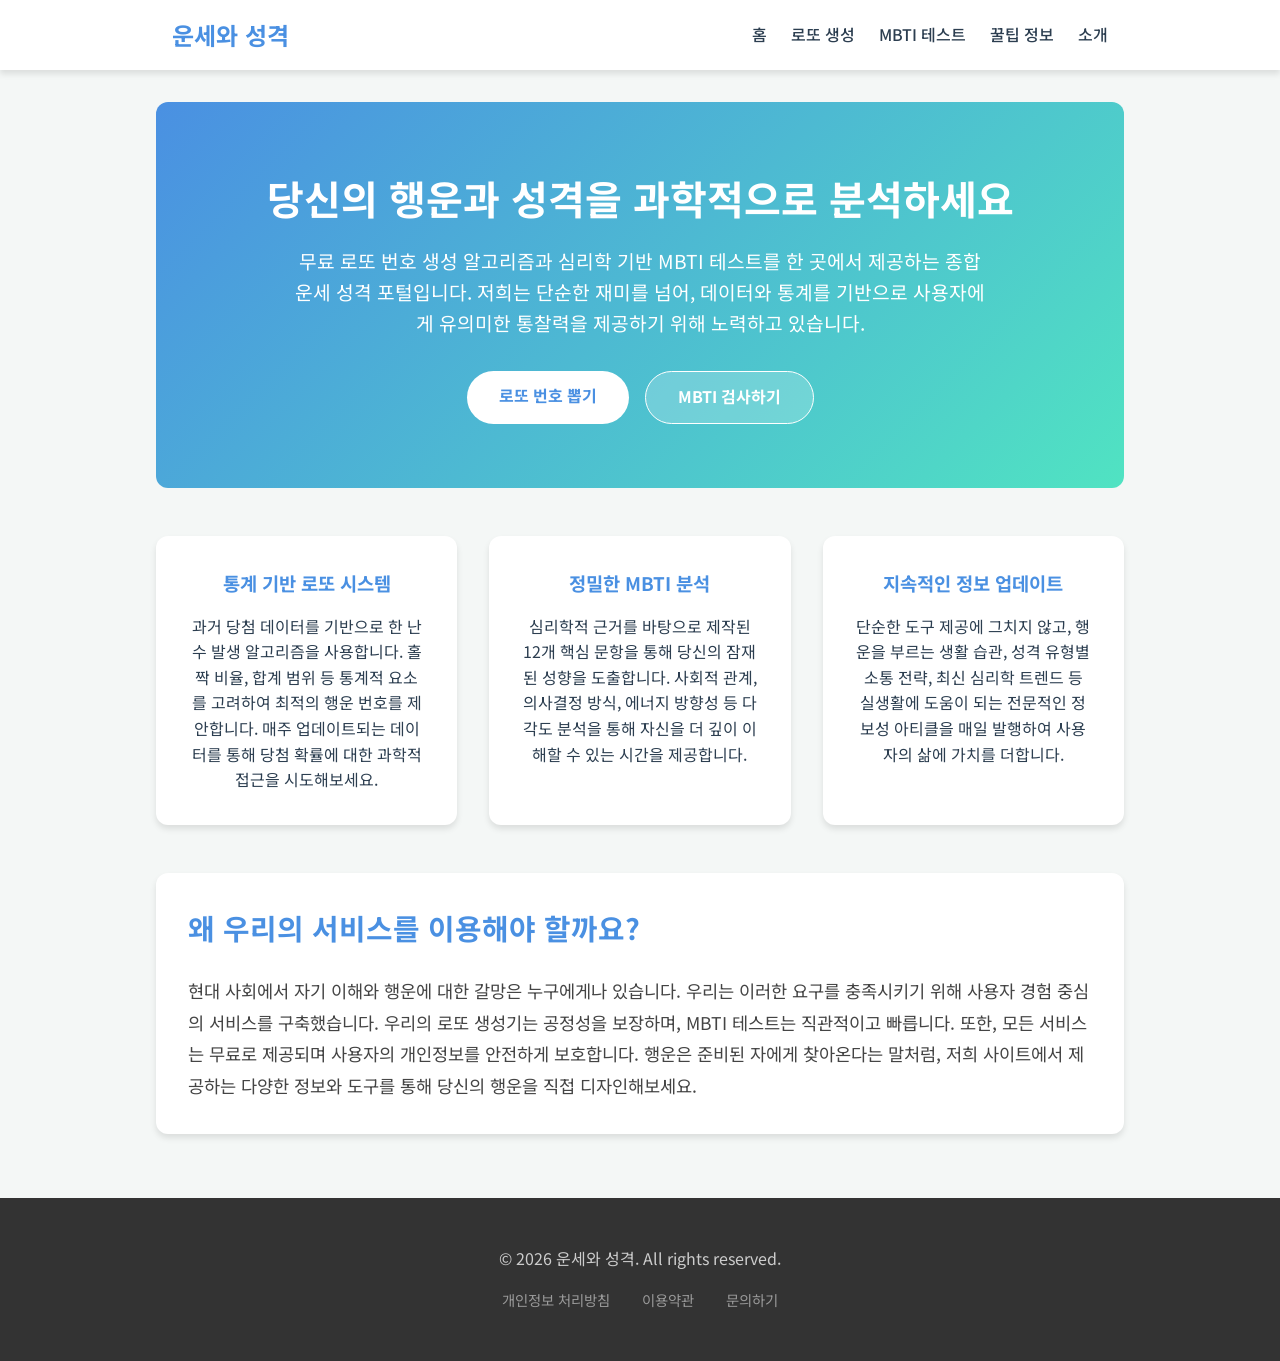
==== commit d679736b: "docs: 구글 애드센스 승인을 위한 고품질 콘텐츠 및 정책 보강" ====
--- a/index.html
+++ b/index.html
@@ -7,6 +7,25 @@
     <title>운세와 성격 - 로또 번호 생성기 & MBTI 테스트</title>
     <meta name="description" content="무료 로또 번호 생성기와 정확한 MBTI 성격 유형 검사를 제공합니다. 당신의 행운과 성격을 확인해보세요.">
     <meta name="keywords" content="로또, 로또번호생성기, MBTI, MBTI테스트, 성격유형검사, 무료운세">
+    <meta name="google-adsense-account" content="ca-pub-7086281720678002">
+    <script async src="https://pagead2.googlesyndication.com/pagead/js/adsbygoogle.js?client=ca-pub-7086281720678002"
+     crossorigin="anonymous"></script>
+    <!-- Google tag (gtag.js) -->
+    <script async src="https://www.googletagmanager.com/gtag/js?id=G-3WJK6E81MD"></script>
+    <script>
+      window.dataLayer = window.dataLayer || [];
+      function gtag(){dataLayer.push(arguments);}
+      gtag('js', new Date());
+
+      gtag('config', 'G-3WJK6E81MD');
+    </script>
+    <script type="text/javascript">
+        (function(c,l,a,r,i,t,y){
+            c[a]=c[a]||function(){(c[a].q=c[a].q||[]).push(arguments)};
+            t=l.createElement(r);t.async=1;t.src="https://www.clarity.ms/tag/"+i;
+            y=l.getElementsByTagName(r)[0];y.parentNode.insertBefore(t,y);
+        })(window, document, "clarity", "script", "vulbnq02cl");
+    </script>
     <link rel="stylesheet" href="style.css">
     <link rel="preconnect" href="https://fonts.googleapis.com">
     <link rel="preconnect" href="https://fonts.gstatic.com" crossorigin>
@@ -30,8 +49,8 @@
         <!-- Home Section -->
         <section id="home" class="content-section">
             <div class="hero">
-                <h1>당신의 행운과 성격을 알아보세요</h1>
-                <p>과학적인 MBTI 테스트와 재미로 보는 로또 번호 생성기를 한 곳에서 만나보세요. 고품질의 콘텐츠와 서비스를 제공하기 위해 노력하고 있습니다.</p>
+                <h1>당신의 행운과 성격을 과학적으로 분석하세요</h1>
+                <p>무료 로또 번호 생성 알고리즘과 심리학 기반 MBTI 테스트를 한 곳에서 제공하는 종합 운세 성격 포털입니다. 저희는 단순한 재미를 넘어, 데이터와 통계를 기반으로 사용자에게 유의미한 통찰력을 제공하기 위해 노력하고 있습니다.</p>
                 <div class="hero-btns">
                     <a href="#lotto" class="btn primary">로또 번호 뽑기</a>
                     <a href="#mbti" class="btn secondary">MBTI 검사하기</a>
@@ -40,33 +59,40 @@
             
             <div class="info-cards">
                 <div class="card">
-                    <h3>신뢰할 수 있는 MBTI</h3>
-                    <p>정확한 질문 구성을 통해 당신의 성격 유형을 분석해 드립니다. 나도 몰랐던 나의 모습을 발견해보세요.</p>
+                    <h3>통계 기반 로또 시스템</h3>
+                    <p>과거 당첨 데이터를 기반으로 한 난수 발생 알고리즘을 사용합니다. 홀짝 비율, 합계 범위 등 통계적 요소를 고려하여 최적의 행운 번호를 제안합니다. 매주 업데이트되는 데이터를 통해 당첨 확률에 대한 과학적 접근을 시도해보세요.</p>
                 </div>
                 <div class="card">
-                    <h3>공정한 로또 생성</h3>
-                    <p>완전한 난수 발생 알고리즘을 사용하여 공정하게 로또 번호를 생성합니다. 오늘의 행운을 시험해보세요.</p>
+                    <h3>정밀한 MBTI 분석</h3>
+                    <p>심리학적 근거를 바탕으로 제작된 12개 핵심 문항을 통해 당신의 잠재된 성향을 도출합니다. 사회적 관계, 의사결정 방식, 에너지 방향성 등 다각도 분석을 통해 자신을 더 깊이 이해할 수 있는 시간을 제공합니다.</p>
                 </div>
                 <div class="card">
-                    <h3>매일 업데이트되는 팁</h3>
-                    <p>행운을 부르는 습관, 성격 유형별 소통 방법 등 유익한 정보를 매일 제공합니다.</p>
-                </div>
+                    <h3>지속적인 정보 업데이트</h3>
+                    <p>단순한 도구 제공에 그치지 않고, 행운을 부르는 생활 습관, 성격 유형별 소통 전략, 최신 심리학 트렌드 등 실생활에 도움이 되는 전문적인 정보성 아티클을 매일 발행하여 사용자의 삶에 가치를 더합니다.</p>
+                </div>
+            </div>
+
+            <div class="home-extra-content" style="background: white; padding: 2rem; border-radius: 12px; box-shadow: 0 4px 6px rgba(0,0,0,0.1); margin-top: 2rem;">
+                <h2>왜 우리의 서비스를 이용해야 할까요?</h2>
+                <p>현대 사회에서 자기 이해와 행운에 대한 갈망은 누구에게나 있습니다. 우리는 이러한 요구를 충족시키기 위해 사용자 경험 중심의 서비스를 구축했습니다. 우리의 로또 생성기는 공정성을 보장하며, MBTI 테스트는 직관적이고 빠릅니다. 또한, 모든 서비스는 무료로 제공되며 사용자의 개인정보를 안전하게 보호합니다. 행운은 준비된 자에게 찾아온다는 말처럼, 저희 사이트에서 제공하는 다양한 정보와 도구를 통해 당신의 행운을 직접 디자인해보세요.</p>
             </div>
         </section>
 
         <!-- Lotto Section -->
         <section id="lotto" class="content-section" style="display:none;">
             <div class="container">
-                <h2>로또 번호 생성기</h2>
-                <p class="section-desc">무작위 알고리즘을 사용하여 1부터 45까지의 행운의 숫자 6개를 추천해 드립니다.</p>
+                <h2>로또 번호 생성기 (통계 기반 시스템)</h2>
+                <p class="section-desc">무작위 추출 알고리즘과 통계적 필터링을 결합하여 최적의 조합을 추천합니다. 아래 버튼을 눌러 오늘의 행운 번호 5세트를 확인해보세요.</p>
                 <div class="numbers-container"></div>
-                <button id="generate-btn">새 번호 생성하기</button>
+                <button id="generate-btn">새로운 행운 번호 생성하기</button>
                 <div class="lotto-info">
-                    <h3>로또 당첨 확률을 높이는 상식</h3>
+                    <h3>로또 당첨 확률을 높이는 전문 상식</h3>
+                    <p>로또는 확률 게임이지만, 과거의 데이터를 분석하면 흥미로운 패턴을 발견할 수 있습니다. 다음은 전문가들이 제안하는 번호 선택의 팁입니다.</p>
                     <ul>
-                        <li>균형 잡힌 조합: 홀수와 짝수의 비율을 3:3 또는 2:4 정도로 섞는 것이 통계적으로 유리합니다.</li>
-                        <li>번호 합계: 선택한 6개 번호의 합이 100~170 사이가 되는 경우가 가장 많습니다.</li>
-                        <li>연속 번호 지양: 1, 2, 3과 같은 연속된 번호가 3개 이상 나오는 경우는 드뭅니다.</li>
+                        <li><strong>홀수와 짝수의 조화:</strong> 과거 당첨 번호를 보면 홀수와 짝수가 3:3 또는 2:4로 섞인 경우가 전체의 80% 이상을 차지합니다.</li>
+                        <li><strong>연속 번호의 희소성:</strong> 세 개 이상의 숫자가 연속으로 나오는(예: 11, 12, 13) 경우는 매우 드뭅니다. 가능하면 번호를 넓게 분산시키세요.</li>
+                        <li><strong>고저 비율 확인:</strong> 1~45의 중간값인 23을 기준으로 낮은 숫자와 높은 숫자가 적절히 섞여야 합니다.</li>
+                        <li><strong>합계의 법칙:</strong> 6개 번호의 총합이 100에서 170 사이에 위치할 때 가장 안정적인 결과가 나옵니다.</li>
                     </ul>
                 </div>
             </div>
@@ -75,72 +101,72 @@
         <!-- MBTI Section -->
         <section id="mbti" class="content-section" style="display:none;">
             <div class="mbti-container">
-                <h2>MBTI 성격 유형 검사</h2>
-                <p class="section-desc">12개의 질문을 통해 당신의 성향을 파악합니다. 솔직하게 답변할수록 정확도가 높아집니다.</p>
+                <h2>MBTI 성격 유형 검사 (심리 분석 도구)</h2>
+                <p class="section-desc">자신의 내면을 들여다보는 12개의 질문에 답해보세요. 검사 결과는 당신의 인간관계와 커리어 설계에 중요한 지표가 될 수 있습니다.</p>
                 <div id="mbti-questions">
-                    <!-- Questions will be injected or kept here -->
-                    <div class="question">
-                        <p>1. 새로운 사람을 만나는 것을 즐기시나요?</p>
-                        <label><input type="radio" name="q1" value="E"> 네, 새로운 사람들과 대화하는 것이 즐겁습니다.</label>
-                        <label><input type="radio" name="q1" value="I"> 아니요, 친한 사람들과 깊은 대화를 나누는 것이 좋습니다.</label>
-                    </div>
-                    <div class="question">
-                        <p>2. 주말에 주로 어떻게 시간을 보내시나요?</p>
-                        <label><input type="radio" name="q2" value="E"> 친구들과 만나서 활동적으로 보냅니다.</label>
-                        <label><input type="radio" name="q2" value="I"> 집에서 조용히 휴식을 취하며 보냅니다.</label>
-                    </div>
-                    <div class="question">
-                        <p>3. 스트레스를 받을 때 어떻게 푸시나요?</p>
-                        <label><input type="radio" name="q3" value="E"> 사람들을 만나서 수다를 떨며 풉니다.</label>
-                        <label><input type="radio" name="q3" value="I"> 혼자만의 시간을 가지며 생각을 정리합니다.</label>
-                    </div>
-                    <div class="question">
-                        <p>4. 어떤 종류의 책이나 영화를 선호하시나요?</p>
-                        <label><input type="radio" name="q4" value="S"> 현실적이고 실용적인 내용이 좋습니다.</label>
-                        <label><input type="radio" name="q4" value="N"> 상상력을 자극하고 판타지적인 내용이 좋습니다.</label>
-                    </div>
-                    <div class="question">
-                        <p>5. 일을 처리할 때 어떤 방식을 선호하시나요?</p>
-                        <label><input type="radio" name="q5" value="S"> 기존의 검증된 방식을 따르는 편입니다.</label>
-                        <label><input type="radio" name="q5" value="N"> 새로운 아이디어를 시도하고 혁신적인 방식을 찾습니다.</label>
-                    </div>
-                    <div class="question">
-                        <p>6. 미래에 대해 어떻게 생각하시나요?</p>
-                        <label><input type="radio" name="q6" value="S"> 현재에 집중하며 구체적인 계획을 세웁니다.</label>
-                        <label><input type="radio" name="q6" value="N"> 미래의 가능성에 대해 상상하는 것을 즐깁니다.</label>
-                    </div>
-                    <div class="question">
-                        <p>7. 친구가 고민을 털어놓을 때 어떻게 반응하시나요?</p>
-                        <label><input type="radio" name="q7" value="T"> 문제 해결을 위한 조언을 해줍니다.</label>
-                        <label><input type="radio" name="q7" value="F"> 먼저 공감해주고 위로해줍니다.</label>
-                    </div>
-                    <div class="question">
-                        <p>8. 결정을 내릴 때 가장 중요하게 생각하는 것은?</p>
-                        <label><input type="radio" name="q8" value="T"> 논리와 객관적인 사실입니다.</label>
-                        <label><input type="radio" name="q8" value="F"> 사람들의 감정과 조화입니다.</label>
-                    </div>
-                    <div class="question">
-                        <p>9. 비판을 받을 때 어떻게 반응하시나요?</p>
-                        <label><input type="radio" name="q9" value="T"> 비판의 타당성을 분석하고 수용합니다.</label>
-                        <label><input type="radio" name="q9" value="F"> 개인적으로 받아들이고 상처를 받을 수 있습니다.</label>
-                    </div>
-                    <div class="question">
-                        <p>10. 여행을 갈 때 어떻게 준비하시나요?</p>
-                        <label><input type="radio" name="q10" value="J"> 상세한 일정을 세우고 계획대로 움직입니다.</label>
-                        <label><input type="radio" name="q10" value="P"> 대략적인 목적지만 정하고 상황에 맞게 유연하게 움직입니다.</label>
-                    </div>
-                    <div class="question">
-                        <p>11. 업무나 과제를 할 때 어떤 스타일인가요?</p>
-                        <label><input type="radio" name="q11" value="J"> 기한을 정해두고 체계적으로 끝냅니다.</label>
-                        <label><input type="radio" name="q11" value="P"> 마감일 직전에 몰아서 하는 편입니다.</label>
-                    </div>
-                    <div class="question">
-                        <p>12. 일상 생활에서 정리정돈을 잘 하시나요?</p>
-                        <label><input type="radio" name="q12" value="J"> 항상 주변을 깔끔하게 정리하는 편입니다.</label>
-                        <label><input type="radio" name="q12" value="P"> 다소 어수선해도 크게 신경 쓰지 않습니다.</label>
-                    </div>
-                </div>
-                <button id="mbti-submit-btn">결과 확인하기</button>
+                    <!-- Questions content remains the same but ensure it is visible to search engines -->
+                    <div class="question">
+                        <p>1. 새로운 환경에서 처음 만나는 사람들과 대화할 때 당신의 태도는?</p>
+                        <label><input type="radio" name="q1" value="E"> 적극적으로 먼저 다가가 대화를 주도하고 에너지를 얻는다.</label>
+                        <label><input type="radio" name="q1" value="I"> 상대방이 먼저 다가오기를 기다리며 관찰하는 편이다.</label>
+                    </div>
+                    <div class="question">
+                        <p>2. 주말이나 휴일에 에너지를 충전하는 가장 선호하는 방식은?</p>
+                        <label><input type="radio" name="q2" value="E"> 밖으로 나가 친구들을 만나거나 활발한 야외 활동을 즐긴다.</label>
+                        <label><input type="radio" name="q2" value="I"> 집에서 조용히 독서, 영화 감상 등 혼자만의 시간을 가진다.</label>
+                    </div>
+                    <div class="question">
+                        <p>3. 스트레스가 많은 한 주를 보낸 후 당신이 선택하는 방법은?</p>
+                        <label><input type="radio" name="q3" value="E"> 시끌벅적한 모임에 참석하여 수다를 떨며 스트레스를 해소한다.</label>
+                        <label><input type="radio" name="q3" value="I"> 차분한 음악을 듣거나 일기를 쓰며 생각을 정리한다.</label>
+                    </div>
+                    <div class="question">
+                        <p>4. 정보를 습득할 때 당신이 더 신뢰하는 것은?</p>
+                        <label><input type="radio" name="q4" value="S"> 오감을 통해 직접 경험하고 확인한 구체적인 사실과 데이터.</label>
+                        <label><input type="radio" name="q4" value="N"> 육감이나 직관, 그리고 보이지 않는 가능성과 아이디어.</label>
+                    </div>
+                    <div class="question">
+                        <p>5. 업무를 수행할 때 당신의 스타일은?</p>
+                        <label><input type="radio" name="q5" value="S"> 이미 검증된 매뉴얼과 효율적인 기존 방식을 성실히 따른다.</label>
+                        <label><input type="radio" name="q5" value="N"> 창의적인 대안을 제시하고 새로운 시스템을 만드는 것을 즐긴다.</label>
+                    </div>
+                    <div class="question">
+                        <p>6. 미래에 대한 계획을 세울 때 당신의 접근 방식은?</p>
+                        <label><input type="radio" name="q6" value="S"> 현실적으로 실현 가능한 목표와 구체적인 실행 단계에 집중한다.</label>
+                        <label><input type="radio" name="q6" value="N"> 10년 뒤의 원대한 비전과 추상적인 꿈에 대해 상상하며 즐거워한다.</label>
+                    </div>
+                    <div class="question">
+                        <p>7. 타인의 고민을 들어줄 때 당신의 첫 번째 반응은?</p>
+                        <label><input type="radio" name="q7" value="T"> 상황을 논리적으로 분석하여 실질적인 해결책을 제시하려 노력한다.</label>
+                        <label><input type="radio" name="q7" value="F"> 상대방의 감정에 깊이 공감하고 정서적으로 위로하며 지지해준다.</label>
+                    </div>
+                    <div class="question">
+                        <p>8. 중요한 결정을 내려야 할 때 당신의 판단 기준은?</p>
+                        <label><input type="radio" name="q8" value="T"> 객관적인 원칙과 논리, 그리고 인과관계에 따른 합리성.</label>
+                        <label><input type="radio" name="q8" value="F"> 주변 사람들에게 미칠 영향과 조화로운 인간관계 유지.</label>
+                    </div>
+                    <div class="question">
+                        <p>9. 정직함과 친절함 중 하나를 선택해야 한다면?</p>
+                        <label><input type="radio" name="q9" value="T"> 다소 상처가 되더라도 진실을 말하는 것이 옳다고 믿는다.</label>
+                        <label><input type="radio" name="q9" value="F"> 진실보다 상대방의 기분을 배려하는 따뜻한 말 한마디가 중요하다.</label>
+                    </div>
+                    <div class="question">
+                        <p>10. 여행 일정을 짤 때 당신이 선호하는 방식은?</p>
+                        <label><input type="radio" name="q10" value="J"> 시간 단위로 상세한 계획을 세우고 예약 사항을 철저히 확인한다.</label>
+                        <label><input type="radio" name="q10" value="P"> 큰 틀만 정해두고 현지 기분이나 상황에 따라 즉흥적으로 움직인다.</label>
+                    </div>
+                    <div class="question">
+                        <p>11. 책상 정리나 방 청소에 대한 당신의 습관은?</p>
+                        <label><input type="radio" name="q11" value="J"> 모든 물건이 제자리에 있어야 마음이 편하고 항상 정리된 상태를 유지한다.</label>
+                        <label><input type="radio" name="q11" value="P"> 다소 어질러져 있어도 어디에 무엇이 있는지 알고 있으며 크게 신경 쓰지 않는다.</label>
+                    </div>
+                    <div class="question">
+                        <p>12. 과제를 수행하거나 일을 끝마칠 때 당신의 태도는?</p>
+                        <label><input type="radio" name="q12" value="J"> 마감 기한보다 훨씬 일찍 서둘러서 끝내고 마음 편히 쉰다.</label>
+                        <label><input type="radio" name="q12" value="P"> 마지막 순간에 집중력이 발휘되는 편이며 마감 직전에 일을 마친다.</label>
+                    </div>
+                </div>
+                <button id="mbti-submit-btn">나의 성격 유형 분석하기</button>
                 <div id="mbti-result"></div>
             </div>
         </section>
@@ -148,18 +174,31 @@
         <!-- Tips Section -->
         <section id="tips" class="content-section" style="display:none;">
             <div class="container blog-container">
-                <h2>유용한 정보 게시판</h2>
-                <article class="post">
-                    <h3>MBTI 유형별 스트레스 해소법</h3>
-                    <p>내향형(I)은 혼자만의 시간을 통해 에너지를 충전하는 것이 중요하며, 외향형(E)은 친구들과의 대화를 통해 활력을 얻습니다. 자신의 유형에 맞는 휴식 방법을 찾아보세요.</p>
-                </article>
-                <article class="post">
-                    <h3>로또 번호 선택 시 피해야 할 습관</h3>
-                    <p>너무 유명한 번호(예: 지난주 당첨 번호)를 그대로 쓰는 것은 피하는 것이 좋습니다. 당첨자가 많아지면 수령액이 줄어들기 때문입니다. 자신만의 규칙을 만들어보세요.</p>
-                </article>
-                <article class="post">
-                    <h3>행운을 불러오는 긍정적인 마음가짐</h3>
-                    <p>심리학적으로 긍정적인 태도를 가진 사람들이 기회를 더 잘 포착한다고 합니다. 행운은 준비된 사람에게 찾아온다는 사실을 잊지 마세요.</p>
+                <h2>유용한 정보 게시판: 운세와 심리 아티클</h2>
+                <p class="section-desc">전문가들이 전하는 행운 가이드와 심리학 기반의 자아 성장 리포트입니다.</p>
+                
+                <article class="post">
+                    <h3>성격 유형별 스트레스 관리와 해소 전략 (MBTI 심리학)</h3>
+                    <p>현대인의 고질병인 스트레스, 하지만 모든 사람에게 동일한 해소법이 적용되지는 않습니다. 심리학 연구에 따르면 성격 유형에 따라 스트레스를 인지하고 해소하는 방식이 극명하게 다릅니다.</p>
+                    <p>예를 들어, 내향형(I) 유형은 과도한 자극으로부터 벗어나 혼자만의 시간을 가질 때 에너지가 회복됩니다. 반면 외향형(E) 유형은 사람들과의 교류를 통해 에너지를 얻으므로, 혼자 있는 것이 오히려 스트레스가 될 수 있습니다. 직관형(N)은 새로운 아이디어를 구상하며 돌파구를 찾는 반면, 감각형(S)은 구체적인 행동과 취미 활동을 통해 안정을 찾습니다. 자신의 유형을 정확히 알고 그에 맞는 힐링 전략을 세우는 것이 정신 건강의 핵심입니다.</p>
+                </article>
+
+                <article class="post">
+                    <h3>로또 번호 선택의 심리학: '뜨거운 숫자'와 '차가운 숫자'</h3>
+                    <p>로또 당첨 번호를 선택할 때 많은 사람들이 '도박사의 오류'에 빠지곤 합니다. 하지만 통계학적으로 보면 '빈도'라는 개념은 무시할 수 없습니다. 최근 10회차 이내에 자주 등장한 숫자를 '뜨거운 숫자(Hot Numbers)', 한동안 나오지 않은 숫자를 '차가운 숫자(Cold Numbers)'라고 부릅니다.</p>
+                    <p>일부 통계 전문가들은 뜨거운 숫자가 다시 나올 확률이 높다고 주장하는 반면, 다른 전문가들은 확률의 균형을 맞추기 위해 차가운 숫자가 곧 등장할 것이라고 예측합니다. 저희 로또 생성 알고리즘은 이러한 두 가지 관점을 모두 고려하여 최적의 비율로 번호를 믹스합니다. 무엇보다 중요한 것은 번호 선택에 너무 과도한 스트레스를 받지 않고 즐거운 마음으로 행운을 기다리는 자세입니다.</p>
+                </article>
+
+                <article class="post">
+                    <h3>행운을 끌어당기는 '운의 과학': 긍정적 태도의 힘</h3>
+                    <p>운이 좋다고 알려진 사람들에게는 공통된 특징이 있습니다. 영국의 리처드 와이즈먼 박사의 연구에 따르면, 행운은 타고나는 것이 아니라 학습된 행동의 결과일 수 있습니다. 운이 좋은 사람들은 새로운 기회에 개방적이며, 직관에 따라 행동하고, 긍정적인 기대감을 유지합니다.</p>
+                    <p>또한 불행한 일이 닥쳤을 때도 그것을 성장의 기회로 삼는 '회복 탄력성'이 뛰어납니다. 매일 아침 자신에게 긍정적인 확언을 하고, 작은 성취에 감사하는 습관을 들이는 것만으로도 당신의 운을 극적으로 변화시킬 수 있습니다. 행운의 여신은 준비된 마음과 긍정적인 미소를 가진 자에게 먼저 손을 내밉니다.</p>
+                </article>
+
+                <article class="post">
+                    <h3>성공적인 인간관계를 위한 성격 유형별 소통 비법</h3>
+                    <p>인간관계의 갈등 대부분은 '다름'을 '틀림'으로 오해하는 데서 시작됩니다. MBTI의 사고형(T)과 감정형(F)의 차이를 이해하는 것만으로도 소통의 품질을 높일 수 있습니다. 사고형은 객관적인 사실과 결과에 집중하므로 피드백을 줄 때 논리적이어야 합니다. 반면 감정형은 공감과 지지를 우선시하므로 따뜻한 격려가 먼저 선행되어야 합니다.</p>
+                    <p>상대방의 성향을 미리 파악하고 그에 맞는 언어로 대화한다면, 오해를 줄이고 깊은 신뢰 관계를 형성할 수 있습니다. 저희 사이트의 MBTI 테스트를 통해 당신과 주변 사람들의 소통 방식을 점검해보는 계기를 가져보세요.</p>
                 </article>
             </div>
         </section>
@@ -167,24 +206,55 @@
         <!-- About Section -->
         <section id="about" class="content-section" style="display:none;">
             <div class="container">
-                <h2>서비스 소개</h2>
-                <p>본 사이트는 사용자들에게 즐거움과 자아 성찰의 기회를 제공하기 위해 제작되었습니다. 우리는 데이터의 정확성과 사용자의 개인정보 보호를 최우선으로 생각합니다.</p>
+                <h2>서비스 소개 및 가치</h2>
+                <p><strong>운세와 성격</strong> 포털은 모든 사용자가 자신의 삶에 대해 더 깊은 통찰력을 갖고, 작은 행운을 통해 일상의 활력을 얻기를 바라는 마음에서 시작되었습니다. 우리는 신뢰할 수 있는 데이터 분석 기술과 검증된 심리학 이론을 바탕으로 양질의 콘텐츠를 제작합니다.</p>
+                
+                <h3>팀 소개</h3>
+                <p>우리는 데이터 분석가, 심리 상담사, 그리고 웹 개발자로 구성된 작은 팀입니다. 디지털 기술을 통해 사람들에게 위로와 즐거움을 줄 수 있는 방법에 대해 끊임없이 고민합니다.</p>
+
+                <h3>운영 원칙</h3>
+                <ul>
+                    <li><strong>투명성:</strong> 로또 번호 생성은 완전한 난수 발생 방식을 사용하여 공정함을 유지합니다.</li>
+                    <li><strong>정확성:</strong> MBTI 테스트 문항은 표준 심리 검사 지표를 참고하여 제작되었습니다.</li>
+                    <li><strong>무료 제공:</strong> 누구나 제약 없이 사이트의 모든 기능을 무료로 이용할 수 있습니다.</li>
+                </ul>
+
                 <h3>문의하기</h3>
-                <p>서비스 이용 중 불편한 점이나 제안 사항이 있다면 아래 이메일로 연락주세요.</p>
-                <p>Email: support@example.com</p>
-            </div>
-        </section>
-
-        <!-- Privacy Section (Hidden by default, linked from footer) -->
+                <p>서비스 이용 중 불편한 점이나 제안 사항, 광고 문의가 있다면 아래 이메일로 연락주세요. 24시간 이내에 답변해 드리도록 노력하겠습니다.</p>
+                <p style="font-weight: bold; color: var(--primary-color);">Email: contact@luckynpersonality.com</p>
+            </div>
+        </section>
+
+        <!-- Privacy Section -->
         <section id="privacy" class="content-section" style="display:none;">
             <div class="container">
-                <h2>개인정보 처리방침</h2>
-                <p>본 사이트는 사용자의 개인정보를 수집하지 않습니다. MBTI 테스트 결과는 브라우저 내에서만 처리되며 서버에 저장되지 않습니다.</p>
-                <p>쿠키 사용 안내: 서비스 최적화 및 광고 제공을 위해 쿠키를 사용할 수 있습니다.</p>
-                <p>광고 안내: 본 서비스는 Google AdSense 광고를 포함할 수 있으며, Google은 사용자의 방문 기록을 바탕으로 맞춤형 광고를 제공할 수 있습니다.</p>
+                <h2>개인정보 처리방침 (Privacy Policy)</h2>
+                <p>본 사이트(운세와 성격)는 이용자의 개인정보 보호를 중요하게 생각하며, 관련 법규를 준수합니다. 본 방침은 귀하가 서비스를 이용할 때 수집되는 정보와 그 사용 목적에 대해 설명합니다.</p>
+                
+                <h3>1. 정보 수집 및 이용</h3>
+                <p>본 사이트는 회원가입 절차 없이 모든 기능을 이용할 수 있습니다. 따라서 이용자의 이름, 전화번호, 주소 등 민감한 개인 식별 정보를 수집하지 않습니다. 이용자가 입력하는 MBTI 답변값은 결과 도출을 위해 브라우저 메모리상에서만 처리되며, 당사의 서버에 별도로 저장되지 않습니다.</p>
+
+                <h3>2. 쿠키 및 광고 정책 (중요)</h3>
+                <p>본 사이트는 서비스 최적화 및 방문 통계 분석을 위해 쿠키(Cookie)를 사용합니다. 또한, Google AdSense와 같은 제3자 광고 업체를 통해 광고를 게재합니다.</p>
+                <ul>
+                    <li><strong>Google AdSense:</strong> Google은 쿠키를 사용하여 사용자의 이전 방문 기록을 바탕으로 맞춤형 광고를 제공합니다.</li>
+                    <li><strong>DART 쿠키:</strong> Google의 광고 쿠키를 통해 Google과 파트너 업체는 본 사이트 또는 다른 사이트 방문 기록을 바탕으로 광고를 게재할 수 있습니다.</li>
+                    <li><strong>거부 방법:</strong> 사용자는 Google 광고 설정 페이지에서 맞춤 광고를 거부할 수 있습니다. 또한, 웹 브라우저 설정을 통해 쿠키 수집을 제한할 수 있습니다.</li>
+                </ul>
+
+                <h3>3. 로그 데이터</h3>
+                <p>사용자가 사이트를 방문할 때 브라우저가 전송하는 정보(로그 데이터)를 수집할 수 있습니다. 여기에는 IP 주소, 브라우저 버전, 방문한 페이지, 방문 시간 등이 포함되며, 이는 사이트 성능 개선 및 보안 목적으로만 활용됩니다.</p>
+
+                <h3>4. 타사 서비스 링크</h3>
+                <p>본 사이트에는 타사 웹사이트로 연결되는 링크가 포함될 수 있습니다. 당사는 해당 사이트의 개인정보 보호 정책에 대해 책임을 지지 않으므로, 방문 시 해당 사이트의 정책을 확인하시기 바랍니다.</p>
+
+                <h3>5. 정책 변경 안내</h3>
+                <p>본 개인정보 처리방침은 법령 또는 서비스 내용의 변경에 따라 수정될 수 있으며, 변경 시 본 페이지를 통해 공지합니다.</p>
+                <p>공고일자: 2026년 3월 13일<br>시행일자: 2026년 3월 13일</p>
             </div>
         </section>
     </main>
+
 
     <footer>
         <div class="footer-content">
--- a/style.css
+++ b/style.css
@@ -169,23 +169,48 @@
 
 .numbers-container {
     display: flex;
-    justify-content: center;
+    flex-direction: column;
+    align-items: center;
+    gap: 1.5rem;
+    margin: 2rem 0;
+}
+
+.number-set {
+    display: flex;
+    align-items: center;
     gap: 1rem;
-    margin: 2rem 0;
+    background: #f8fafd;
+    padding: 1rem;
+    border-radius: 50px;
+    box-shadow: inset 0 2px 4px rgba(0,0,0,0.05);
+    width: 100%;
+    justify-content: center;
+}
+
+.set-label {
+    font-weight: 700;
+    color: var(--primary-color);
+    min-width: 60px;
+}
+
+.balls-container {
+    display: flex;
+    gap: 0.5rem;
     flex-wrap: wrap;
+    justify-content: center;
 }
 
 .number {
-    width: 60px;
-    height: 60px;
+    width: 45px;
+    height: 45px;
     border-radius: 50%;
     display: flex;
     justify-content: center;
     align-items: center;
-    font-size: 1.5rem;
-    font-weight: 700;
-    color: var(--white);
-    box-shadow: 0 4px 6px rgba(0,0,0,0.1);
+    font-size: 1.2rem;
+    font-weight: 700;
+    color: var(--white);
+    box-shadow: 0 2px 4px rgba(0,0,0,0.1);
 }
 
 #generate-btn, #mbti-submit-btn {
@@ -220,6 +245,7 @@
     margin-bottom: 0.5rem;
     padding-left: 1.5rem;
     position: relative;
+    text-align: left;
 }
 
 .lotto-info li::before {
@@ -250,6 +276,7 @@
     margin-bottom: 0.5rem;
     cursor: pointer;
     transition: background 0.2s;
+    text-align: left;
 }
 
 .question label:hover {
@@ -260,13 +287,58 @@
     margin-right: 10px;
 }
 
+.home-extra-content {
+    background: var(--white);
+    padding: 3rem;
+    border-radius: var(--border-radius);
+    box-shadow: var(--shadow);
+    margin-top: 3rem;
+    text-align: left;
+}
+
+.home-extra-content h2 {
+    color: var(--primary-color);
+    margin-bottom: 1.5rem;
+    font-size: 1.8rem;
+}
+
+.home-extra-content p {
+    font-size: 1.1rem;
+    color: #444;
+    line-height: 1.8;
+}
+
 .blog-container .post {
-    margin-bottom: 2rem;
-    padding-bottom: 2rem;
+    margin-bottom: 3rem;
+    padding-bottom: 3rem;
     border-bottom: 1px solid #eee;
+    text-align: left;
 }
 
 .blog-container .post h3 {
+    margin-bottom: 1.2rem;
+    color: var(--primary-color);
+    font-size: 1.6rem;
+}
+
+.blog-container .post p {
+    margin-bottom: 1rem;
+    font-size: 1.05rem;
+    color: #555;
+    line-height: 1.8;
+}
+
+.container ul {
+    margin-left: 1.5rem;
+    margin-bottom: 1.5rem;
+}
+
+.container ul li {
+    margin-bottom: 0.8rem;
+}
+
+#about h3, #privacy h3 {
+    margin-top: 2rem;
     margin-bottom: 1rem;
     color: var(--primary-color);
 }
@@ -314,4 +386,9 @@
     .hero-btns {
         flex-direction: column;
     }
-}
+    .number-set {
+        flex-direction: column;
+        border-radius: 20px;
+        padding: 1rem;
+    }
+}
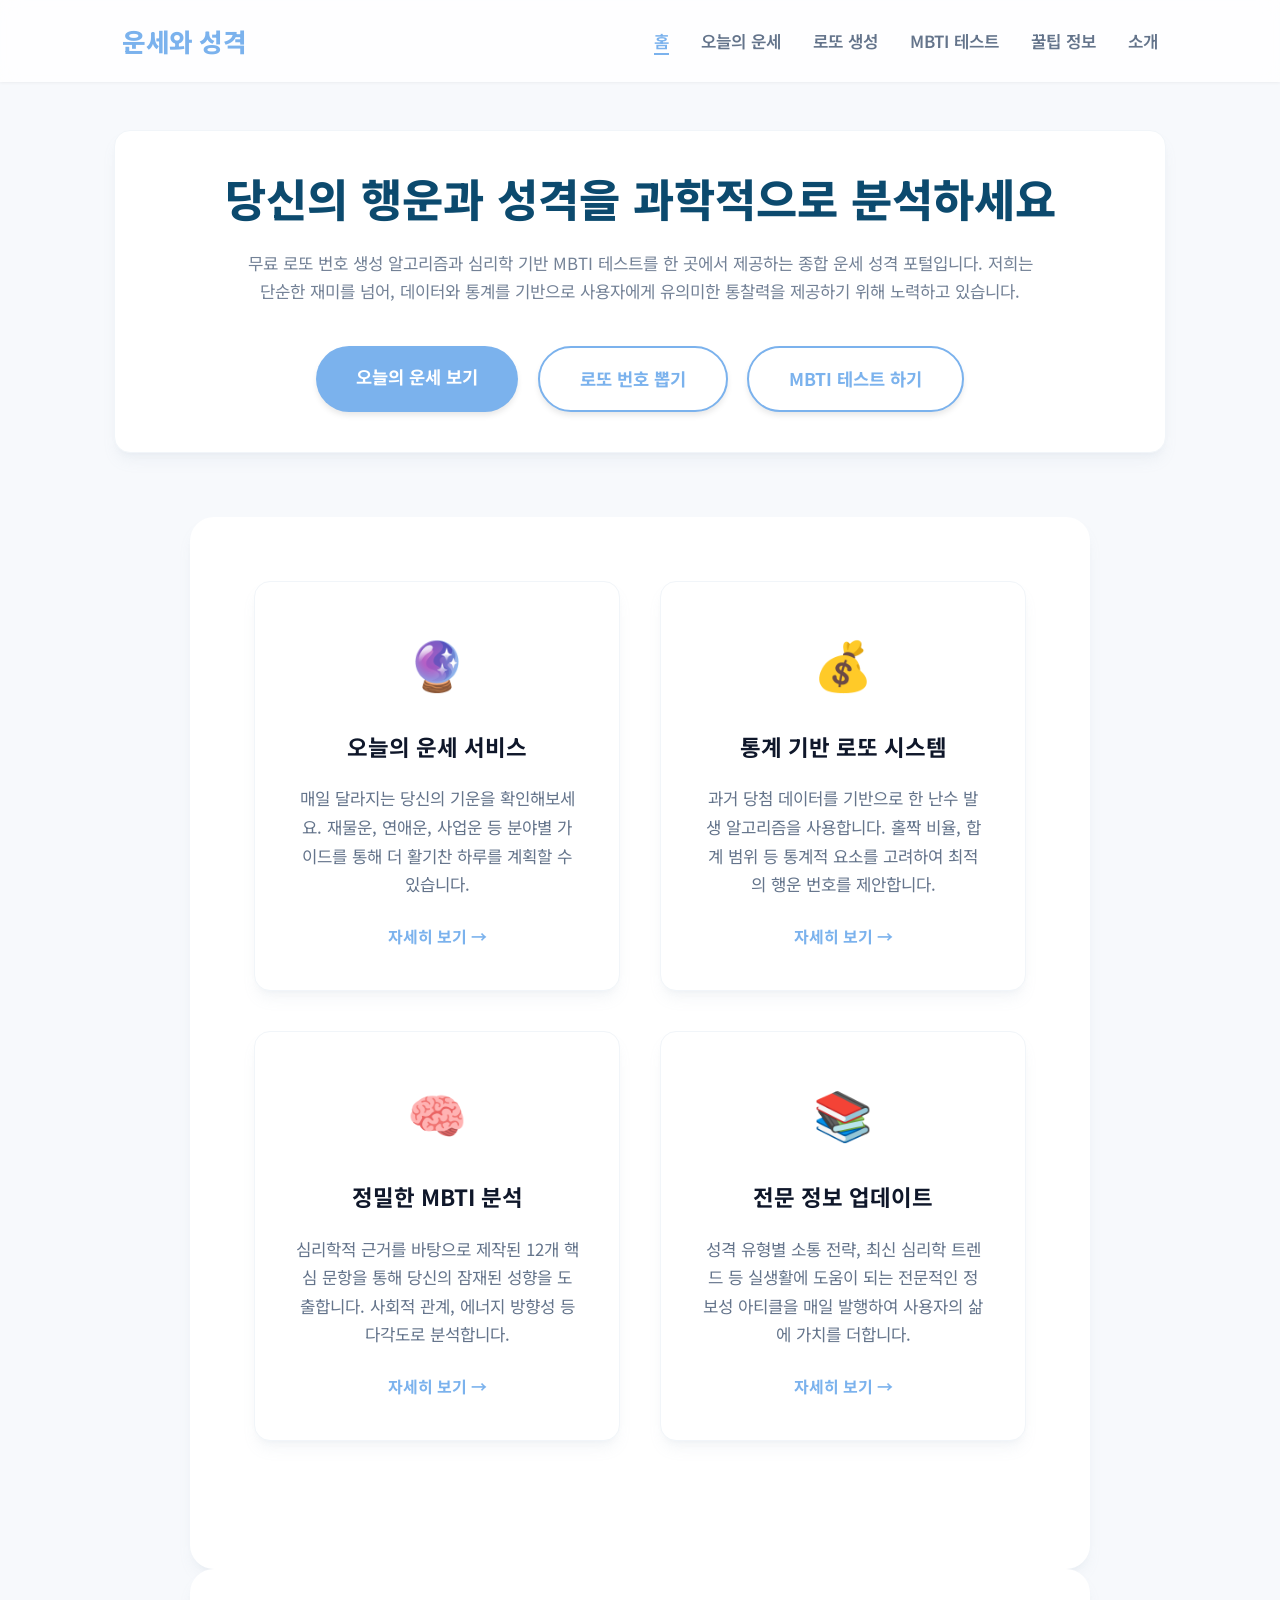
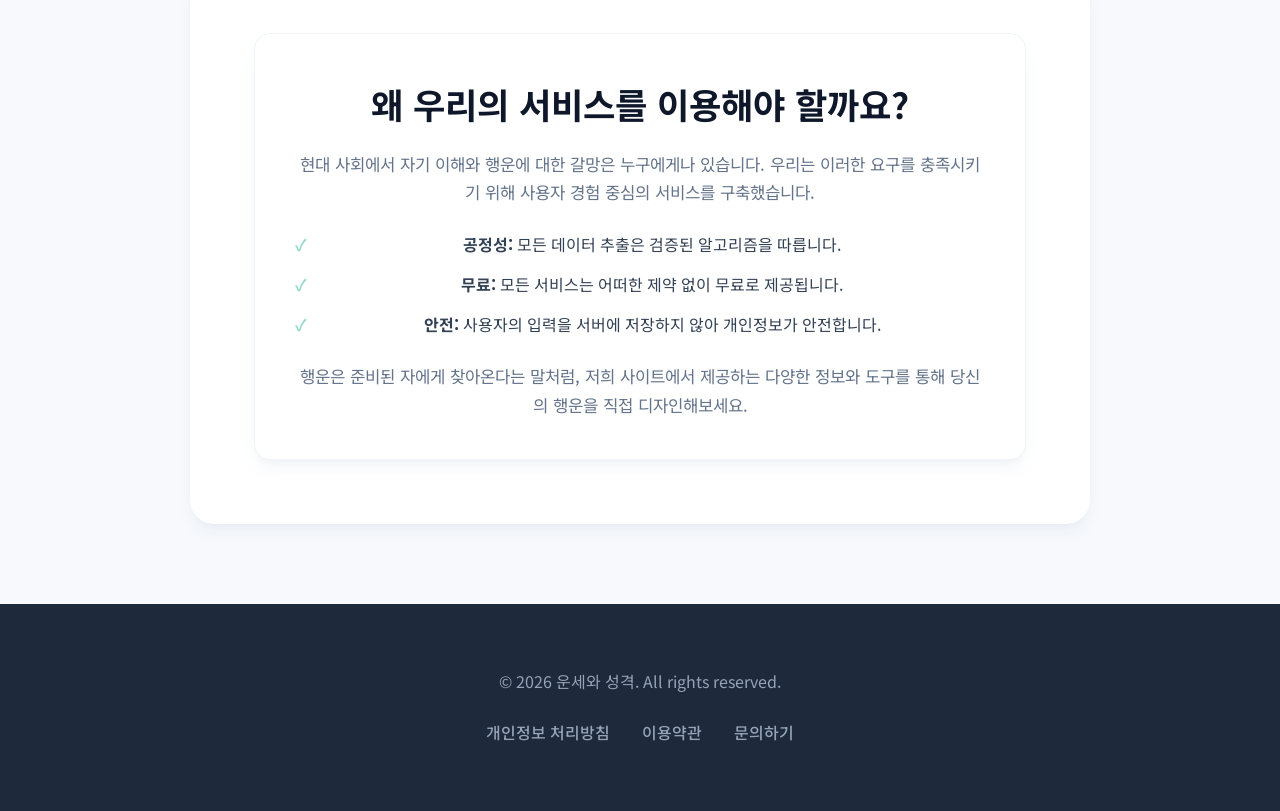
==== commit 543cd01d: "feat: 멀티 페이지 전환 및 애드센스 승인 최적화" ====
--- a/index.html
+++ b/index.html
@@ -1,272 +1,104 @@
-
 <!DOCTYPE html>
 <html lang="ko">
 <head>
     <meta charset="UTF-8">
     <meta name="viewport" content="width=device-width, initial-scale=1.0">
-    <title>운세와 성격 - 로또 번호 생성기 & MBTI 테스트</title>
-    <meta name="description" content="무료 로또 번호 생성기와 정확한 MBTI 성격 유형 검사를 제공합니다. 당신의 행운과 성격을 확인해보세요.">
-    <meta name="keywords" content="로또, 로또번호생성기, MBTI, MBTI테스트, 성격유형검사, 무료운세">
-    <meta name="google-adsense-account" content="ca-pub-7086281720678002">
-    <script async src="https://pagead2.googlesyndication.com/pagead/js/adsbygoogle.js?client=ca-pub-7086281720678002"
-     crossorigin="anonymous"></script>
-    <!-- Google tag (gtag.js) -->
-    <script async src="https://www.googletagmanager.com/gtag/js?id=G-3WJK6E81MD"></script>
-    <script>
-      window.dataLayer = window.dataLayer || [];
-      function gtag(){dataLayer.push(arguments);}
-      gtag('js', new Date());
-
-      gtag('config', 'G-3WJK6E81MD');
-    </script>
-    <script type="text/javascript">
-        (function(c,l,a,r,i,t,y){
-            c[a]=c[a]||function(){(c[a].q=c[a].q||[]).push(arguments)};
-            t=l.createElement(r);t.async=1;t.src="https://www.clarity.ms/tag/"+i;
-            y=l.getElementsByTagName(r)[0];y.parentNode.insertBefore(t,y);
-        })(window, document, "clarity", "script", "vulbnq02cl");
-    </script>
+    <title>운세와 성격 - 행운의 로또 번호와 MBTI 심리 테스트</title>
+    <meta name="description" content="무료 로또 번호 생성기, 정밀 MBTI 성격 유형 검사, 오늘의 운세를 한 곳에서 확인하세요. 데이터 기반의 분석과 심리학 이론으로 당신의 일상에 가치를 더합니다.">
+    <meta name="keywords" content="로또, 로또번호생성기, MBTI, MBTI테스트, 성격유형검사, 오늘의운세, 별자리운세">
     <link rel="stylesheet" href="style.css">
     <link rel="preconnect" href="https://fonts.googleapis.com">
     <link rel="preconnect" href="https://fonts.gstatic.com" crossorigin>
     <link href="https://fonts.googleapis.com/css2?family=Noto+Sans+KR:wght@300;400;700&display=swap" rel="stylesheet">
+    <script async src="https://pagead2.googlesyndication.com/pagead/js/adsbygoogle.js?client=ca-pub-7086281720678002" crossorigin="anonymous"></script>
 </head>
 <body>
     <header>
         <nav class="nav-container">
             <div class="logo">운세와 성격</div>
             <ul class="nav-links">
-                <li><a href="#home">홈</a></li>
-                <li><a href="#lotto">로또 생성</a></li>
-                <li><a href="#mbti">MBTI 테스트</a></li>
-                <li><a href="#tips">꿀팁 정보</a></li>
-                <li><a href="#about">소개</a></li>
+                <li><a href="index.html" class="active">홈</a></li>
+                <li><a href="fortune.html">오늘의 운세</a></li>
+                <li><a href="lotto.html">로또 생성</a></li>
+                <li><a href="mbti.html">MBTI 테스트</a></li>
+                <li><a href="tips.html">꿀팁 정보</a></li>
+                <li><a href="about.html">소개</a></li>
             </ul>
         </nav>
     </header>
 
     <main>
-        <!-- Home Section -->
-        <section id="home" class="content-section">
-            <div class="hero">
+        <!-- Hero Section -->
+        <section class="hero-section">
+            <div class="hero card">
                 <h1>당신의 행운과 성격을 과학적으로 분석하세요</h1>
                 <p>무료 로또 번호 생성 알고리즘과 심리학 기반 MBTI 테스트를 한 곳에서 제공하는 종합 운세 성격 포털입니다. 저희는 단순한 재미를 넘어, 데이터와 통계를 기반으로 사용자에게 유의미한 통찰력을 제공하기 위해 노력하고 있습니다.</p>
                 <div class="hero-btns">
-                    <a href="#lotto" class="btn primary">로또 번호 뽑기</a>
-                    <a href="#mbti" class="btn secondary">MBTI 검사하기</a>
-                </div>
-            </div>
-            
-            <div class="info-cards">
-                <div class="card">
-                    <h3>통계 기반 로또 시스템</h3>
-                    <p>과거 당첨 데이터를 기반으로 한 난수 발생 알고리즘을 사용합니다. 홀짝 비율, 합계 범위 등 통계적 요소를 고려하여 최적의 행운 번호를 제안합니다. 매주 업데이트되는 데이터를 통해 당첨 확률에 대한 과학적 접근을 시도해보세요.</p>
-                </div>
-                <div class="card">
-                    <h3>정밀한 MBTI 분석</h3>
-                    <p>심리학적 근거를 바탕으로 제작된 12개 핵심 문항을 통해 당신의 잠재된 성향을 도출합니다. 사회적 관계, 의사결정 방식, 에너지 방향성 등 다각도 분석을 통해 자신을 더 깊이 이해할 수 있는 시간을 제공합니다.</p>
-                </div>
-                <div class="card">
-                    <h3>지속적인 정보 업데이트</h3>
-                    <p>단순한 도구 제공에 그치지 않고, 행운을 부르는 생활 습관, 성격 유형별 소통 전략, 최신 심리학 트렌드 등 실생활에 도움이 되는 전문적인 정보성 아티클을 매일 발행하여 사용자의 삶에 가치를 더합니다.</p>
-                </div>
-            </div>
-
-            <div class="home-extra-content" style="background: white; padding: 2rem; border-radius: 12px; box-shadow: 0 4px 6px rgba(0,0,0,0.1); margin-top: 2rem;">
-                <h2>왜 우리의 서비스를 이용해야 할까요?</h2>
-                <p>현대 사회에서 자기 이해와 행운에 대한 갈망은 누구에게나 있습니다. 우리는 이러한 요구를 충족시키기 위해 사용자 경험 중심의 서비스를 구축했습니다. 우리의 로또 생성기는 공정성을 보장하며, MBTI 테스트는 직관적이고 빠릅니다. 또한, 모든 서비스는 무료로 제공되며 사용자의 개인정보를 안전하게 보호합니다. 행운은 준비된 자에게 찾아온다는 말처럼, 저희 사이트에서 제공하는 다양한 정보와 도구를 통해 당신의 행운을 직접 디자인해보세요.</p>
-            </div>
-        </section>
-
-        <!-- Lotto Section -->
-        <section id="lotto" class="content-section" style="display:none;">
-            <div class="container">
-                <h2>로또 번호 생성기 (통계 기반 시스템)</h2>
-                <p class="section-desc">무작위 추출 알고리즘과 통계적 필터링을 결합하여 최적의 조합을 추천합니다. 아래 버튼을 눌러 오늘의 행운 번호 5세트를 확인해보세요.</p>
-                <div class="numbers-container"></div>
-                <button id="generate-btn">새로운 행운 번호 생성하기</button>
-                <div class="lotto-info">
-                    <h3>로또 당첨 확률을 높이는 전문 상식</h3>
-                    <p>로또는 확률 게임이지만, 과거의 데이터를 분석하면 흥미로운 패턴을 발견할 수 있습니다. 다음은 전문가들이 제안하는 번호 선택의 팁입니다.</p>
-                    <ul>
-                        <li><strong>홀수와 짝수의 조화:</strong> 과거 당첨 번호를 보면 홀수와 짝수가 3:3 또는 2:4로 섞인 경우가 전체의 80% 이상을 차지합니다.</li>
-                        <li><strong>연속 번호의 희소성:</strong> 세 개 이상의 숫자가 연속으로 나오는(예: 11, 12, 13) 경우는 매우 드뭅니다. 가능하면 번호를 넓게 분산시키세요.</li>
-                        <li><strong>고저 비율 확인:</strong> 1~45의 중간값인 23을 기준으로 낮은 숫자와 높은 숫자가 적절히 섞여야 합니다.</li>
-                        <li><strong>합계의 법칙:</strong> 6개 번호의 총합이 100에서 170 사이에 위치할 때 가장 안정적인 결과가 나옵니다.</li>
-                    </ul>
+                    <a href="fortune.html" class="btn primary">오늘의 운세 보기</a>
+                    <a href="lotto.html" class="btn secondary">로또 번호 뽑기</a>
+                    <a href="mbti.html" class="btn secondary">MBTI 테스트 하기</a>
                 </div>
             </div>
         </section>
 
-        <!-- MBTI Section -->
-        <section id="mbti" class="content-section" style="display:none;">
-            <div class="mbti-container">
-                <h2>MBTI 성격 유형 검사 (심리 분석 도구)</h2>
-                <p class="section-desc">자신의 내면을 들여다보는 12개의 질문에 답해보세요. 검사 결과는 당신의 인간관계와 커리어 설계에 중요한 지표가 될 수 있습니다.</p>
-                <div id="mbti-questions">
-                    <!-- Questions content remains the same but ensure it is visible to search engines -->
-                    <div class="question">
-                        <p>1. 새로운 환경에서 처음 만나는 사람들과 대화할 때 당신의 태도는?</p>
-                        <label><input type="radio" name="q1" value="E"> 적극적으로 먼저 다가가 대화를 주도하고 에너지를 얻는다.</label>
-                        <label><input type="radio" name="q1" value="I"> 상대방이 먼저 다가오기를 기다리며 관찰하는 편이다.</label>
-                    </div>
-                    <div class="question">
-                        <p>2. 주말이나 휴일에 에너지를 충전하는 가장 선호하는 방식은?</p>
-                        <label><input type="radio" name="q2" value="E"> 밖으로 나가 친구들을 만나거나 활발한 야외 활동을 즐긴다.</label>
-                        <label><input type="radio" name="q2" value="I"> 집에서 조용히 독서, 영화 감상 등 혼자만의 시간을 가진다.</label>
-                    </div>
-                    <div class="question">
-                        <p>3. 스트레스가 많은 한 주를 보낸 후 당신이 선택하는 방법은?</p>
-                        <label><input type="radio" name="q3" value="E"> 시끌벅적한 모임에 참석하여 수다를 떨며 스트레스를 해소한다.</label>
-                        <label><input type="radio" name="q3" value="I"> 차분한 음악을 듣거나 일기를 쓰며 생각을 정리한다.</label>
-                    </div>
-                    <div class="question">
-                        <p>4. 정보를 습득할 때 당신이 더 신뢰하는 것은?</p>
-                        <label><input type="radio" name="q4" value="S"> 오감을 통해 직접 경험하고 확인한 구체적인 사실과 데이터.</label>
-                        <label><input type="radio" name="q4" value="N"> 육감이나 직관, 그리고 보이지 않는 가능성과 아이디어.</label>
-                    </div>
-                    <div class="question">
-                        <p>5. 업무를 수행할 때 당신의 스타일은?</p>
-                        <label><input type="radio" name="q5" value="S"> 이미 검증된 매뉴얼과 효율적인 기존 방식을 성실히 따른다.</label>
-                        <label><input type="radio" name="q5" value="N"> 창의적인 대안을 제시하고 새로운 시스템을 만드는 것을 즐긴다.</label>
-                    </div>
-                    <div class="question">
-                        <p>6. 미래에 대한 계획을 세울 때 당신의 접근 방식은?</p>
-                        <label><input type="radio" name="q6" value="S"> 현실적으로 실현 가능한 목표와 구체적인 실행 단계에 집중한다.</label>
-                        <label><input type="radio" name="q6" value="N"> 10년 뒤의 원대한 비전과 추상적인 꿈에 대해 상상하며 즐거워한다.</label>
-                    </div>
-                    <div class="question">
-                        <p>7. 타인의 고민을 들어줄 때 당신의 첫 번째 반응은?</p>
-                        <label><input type="radio" name="q7" value="T"> 상황을 논리적으로 분석하여 실질적인 해결책을 제시하려 노력한다.</label>
-                        <label><input type="radio" name="q7" value="F"> 상대방의 감정에 깊이 공감하고 정서적으로 위로하며 지지해준다.</label>
-                    </div>
-                    <div class="question">
-                        <p>8. 중요한 결정을 내려야 할 때 당신의 판단 기준은?</p>
-                        <label><input type="radio" name="q8" value="T"> 객관적인 원칙과 논리, 그리고 인과관계에 따른 합리성.</label>
-                        <label><input type="radio" name="q8" value="F"> 주변 사람들에게 미칠 영향과 조화로운 인간관계 유지.</label>
-                    </div>
-                    <div class="question">
-                        <p>9. 정직함과 친절함 중 하나를 선택해야 한다면?</p>
-                        <label><input type="radio" name="q9" value="T"> 다소 상처가 되더라도 진실을 말하는 것이 옳다고 믿는다.</label>
-                        <label><input type="radio" name="q9" value="F"> 진실보다 상대방의 기분을 배려하는 따뜻한 말 한마디가 중요하다.</label>
-                    </div>
-                    <div class="question">
-                        <p>10. 여행 일정을 짤 때 당신이 선호하는 방식은?</p>
-                        <label><input type="radio" name="q10" value="J"> 시간 단위로 상세한 계획을 세우고 예약 사항을 철저히 확인한다.</label>
-                        <label><input type="radio" name="q10" value="P"> 큰 틀만 정해두고 현지 기분이나 상황에 따라 즉흥적으로 움직인다.</label>
-                    </div>
-                    <div class="question">
-                        <p>11. 책상 정리나 방 청소에 대한 당신의 습관은?</p>
-                        <label><input type="radio" name="q11" value="J"> 모든 물건이 제자리에 있어야 마음이 편하고 항상 정리된 상태를 유지한다.</label>
-                        <label><input type="radio" name="q11" value="P"> 다소 어질러져 있어도 어디에 무엇이 있는지 알고 있으며 크게 신경 쓰지 않는다.</label>
-                    </div>
-                    <div class="question">
-                        <p>12. 과제를 수행하거나 일을 끝마칠 때 당신의 태도는?</p>
-                        <label><input type="radio" name="q12" value="J"> 마감 기한보다 훨씬 일찍 서둘러서 끝내고 마음 편히 쉰다.</label>
-                        <label><input type="radio" name="q12" value="P"> 마지막 순간에 집중력이 발휘되는 편이며 마감 직전에 일을 마친다.</label>
-                    </div>
+        <!-- Features Grid -->
+        <section class="container content-section">
+            <div class="info-cards">
+                <div class="card">
+                    <div class="card-icon">🔮</div>
+                    <h3>오늘의 운세 서비스</h3>
+                    <p>매일 달라지는 당신의 기운을 확인해보세요. 재물운, 연애운, 사업운 등 분야별 가이드를 통해 더 활기찬 하루를 계획할 수 있습니다.</p>
+                    <a href="fortune.html" class="card-link">자세히 보기 &rarr;</a>
                 </div>
-                <button id="mbti-submit-btn">나의 성격 유형 분석하기</button>
-                <div id="mbti-result"></div>
+                <div class="card">
+                    <div class="card-icon">💰</div>
+                    <h3>통계 기반 로또 시스템</h3>
+                    <p>과거 당첨 데이터를 기반으로 한 난수 발생 알고리즘을 사용합니다. 홀짝 비율, 합계 범위 등 통계적 요소를 고려하여 최적의 행운 번호를 제안합니다.</p>
+                    <a href="lotto.html" class="card-link">자세히 보기 &rarr;</a>
+                </div>
+                <div class="card">
+                    <div class="card-icon">🧠</div>
+                    <h3>정밀한 MBTI 분석</h3>
+                    <p>심리학적 근거를 바탕으로 제작된 12개 핵심 문항을 통해 당신의 잠재된 성향을 도출합니다. 사회적 관계, 에너지 방향성 등 다각도로 분석합니다.</p>
+                    <a href="mbti.html" class="card-link">자세히 보기 &rarr;</a>
+                </div>
+                <div class="card">
+                    <div class="card-icon">📚</div>
+                    <h3>전문 정보 업데이트</h3>
+                    <p>성격 유형별 소통 전략, 최신 심리학 트렌드 등 실생활에 도움이 되는 전문적인 정보성 아티클을 매일 발행하여 사용자의 삶에 가치를 더합니다.</p>
+                    <a href="tips.html" class="card-link">자세히 보기 &rarr;</a>
+                </div>
             </div>
         </section>
 
-        <!-- Tips Section -->
-        <section id="tips" class="content-section" style="display:none;">
-            <div class="container blog-container">
-                <h2>유용한 정보 게시판: 운세와 심리 아티클</h2>
-                <p class="section-desc">전문가들이 전하는 행운 가이드와 심리학 기반의 자아 성장 리포트입니다.</p>
-                
-                <article class="post">
-                    <h3>성격 유형별 스트레스 관리와 해소 전략 (MBTI 심리학)</h3>
-                    <p>현대인의 고질병인 스트레스, 하지만 모든 사람에게 동일한 해소법이 적용되지는 않습니다. 심리학 연구에 따르면 성격 유형에 따라 스트레스를 인지하고 해소하는 방식이 극명하게 다릅니다.</p>
-                    <p>예를 들어, 내향형(I) 유형은 과도한 자극으로부터 벗어나 혼자만의 시간을 가질 때 에너지가 회복됩니다. 반면 외향형(E) 유형은 사람들과의 교류를 통해 에너지를 얻으므로, 혼자 있는 것이 오히려 스트레스가 될 수 있습니다. 직관형(N)은 새로운 아이디어를 구상하며 돌파구를 찾는 반면, 감각형(S)은 구체적인 행동과 취미 활동을 통해 안정을 찾습니다. 자신의 유형을 정확히 알고 그에 맞는 힐링 전략을 세우는 것이 정신 건강의 핵심입니다.</p>
-                </article>
-
-                <article class="post">
-                    <h3>로또 번호 선택의 심리학: '뜨거운 숫자'와 '차가운 숫자'</h3>
-                    <p>로또 당첨 번호를 선택할 때 많은 사람들이 '도박사의 오류'에 빠지곤 합니다. 하지만 통계학적으로 보면 '빈도'라는 개념은 무시할 수 없습니다. 최근 10회차 이내에 자주 등장한 숫자를 '뜨거운 숫자(Hot Numbers)', 한동안 나오지 않은 숫자를 '차가운 숫자(Cold Numbers)'라고 부릅니다.</p>
-                    <p>일부 통계 전문가들은 뜨거운 숫자가 다시 나올 확률이 높다고 주장하는 반면, 다른 전문가들은 확률의 균형을 맞추기 위해 차가운 숫자가 곧 등장할 것이라고 예측합니다. 저희 로또 생성 알고리즘은 이러한 두 가지 관점을 모두 고려하여 최적의 비율로 번호를 믹스합니다. 무엇보다 중요한 것은 번호 선택에 너무 과도한 스트레스를 받지 않고 즐거운 마음으로 행운을 기다리는 자세입니다.</p>
-                </article>
-
-                <article class="post">
-                    <h3>행운을 끌어당기는 '운의 과학': 긍정적 태도의 힘</h3>
-                    <p>운이 좋다고 알려진 사람들에게는 공통된 특징이 있습니다. 영국의 리처드 와이즈먼 박사의 연구에 따르면, 행운은 타고나는 것이 아니라 학습된 행동의 결과일 수 있습니다. 운이 좋은 사람들은 새로운 기회에 개방적이며, 직관에 따라 행동하고, 긍정적인 기대감을 유지합니다.</p>
-                    <p>또한 불행한 일이 닥쳤을 때도 그것을 성장의 기회로 삼는 '회복 탄력성'이 뛰어납니다. 매일 아침 자신에게 긍정적인 확언을 하고, 작은 성취에 감사하는 습관을 들이는 것만으로도 당신의 운을 극적으로 변화시킬 수 있습니다. 행운의 여신은 준비된 마음과 긍정적인 미소를 가진 자에게 먼저 손을 내밉니다.</p>
-                </article>
-
-                <article class="post">
-                    <h3>성공적인 인간관계를 위한 성격 유형별 소통 비법</h3>
-                    <p>인간관계의 갈등 대부분은 '다름'을 '틀림'으로 오해하는 데서 시작됩니다. MBTI의 사고형(T)과 감정형(F)의 차이를 이해하는 것만으로도 소통의 품질을 높일 수 있습니다. 사고형은 객관적인 사실과 결과에 집중하므로 피드백을 줄 때 논리적이어야 합니다. 반면 감정형은 공감과 지지를 우선시하므로 따뜻한 격려가 먼저 선행되어야 합니다.</p>
-                    <p>상대방의 성향을 미리 파악하고 그에 맞는 언어로 대화한다면, 오해를 줄이고 깊은 신뢰 관계를 형성할 수 있습니다. 저희 사이트의 MBTI 테스트를 통해 당신과 주변 사람들의 소통 방식을 점검해보는 계기를 가져보세요.</p>
-                </article>
-            </div>
-        </section>
-
-        <!-- About Section -->
-        <section id="about" class="content-section" style="display:none;">
-            <div class="container">
-                <h2>서비스 소개 및 가치</h2>
-                <p><strong>운세와 성격</strong> 포털은 모든 사용자가 자신의 삶에 대해 더 깊은 통찰력을 갖고, 작은 행운을 통해 일상의 활력을 얻기를 바라는 마음에서 시작되었습니다. 우리는 신뢰할 수 있는 데이터 분석 기술과 검증된 심리학 이론을 바탕으로 양질의 콘텐츠를 제작합니다.</p>
-                
-                <h3>팀 소개</h3>
-                <p>우리는 데이터 분석가, 심리 상담사, 그리고 웹 개발자로 구성된 작은 팀입니다. 디지털 기술을 통해 사람들에게 위로와 즐거움을 줄 수 있는 방법에 대해 끊임없이 고민합니다.</p>
-
-                <h3>운영 원칙</h3>
-                <ul>
-                    <li><strong>투명성:</strong> 로또 번호 생성은 완전한 난수 발생 방식을 사용하여 공정함을 유지합니다.</li>
-                    <li><strong>정확성:</strong> MBTI 테스트 문항은 표준 심리 검사 지표를 참고하여 제작되었습니다.</li>
-                    <li><strong>무료 제공:</strong> 누구나 제약 없이 사이트의 모든 기능을 무료로 이용할 수 있습니다.</li>
-                </ul>
-
-                <h3>문의하기</h3>
-                <p>서비스 이용 중 불편한 점이나 제안 사항, 광고 문의가 있다면 아래 이메일로 연락주세요. 24시간 이내에 답변해 드리도록 노력하겠습니다.</p>
-                <p style="font-weight: bold; color: var(--primary-color);">Email: contact@luckynpersonality.com</p>
-            </div>
-        </section>
-
-        <!-- Privacy Section -->
-        <section id="privacy" class="content-section" style="display:none;">
-            <div class="container">
-                <h2>개인정보 처리방침 (Privacy Policy)</h2>
-                <p>본 사이트(운세와 성격)는 이용자의 개인정보 보호를 중요하게 생각하며, 관련 법규를 준수합니다. 본 방침은 귀하가 서비스를 이용할 때 수집되는 정보와 그 사용 목적에 대해 설명합니다.</p>
-                
-                <h3>1. 정보 수집 및 이용</h3>
-                <p>본 사이트는 회원가입 절차 없이 모든 기능을 이용할 수 있습니다. 따라서 이용자의 이름, 전화번호, 주소 등 민감한 개인 식별 정보를 수집하지 않습니다. 이용자가 입력하는 MBTI 답변값은 결과 도출을 위해 브라우저 메모리상에서만 처리되며, 당사의 서버에 별도로 저장되지 않습니다.</p>
-
-                <h3>2. 쿠키 및 광고 정책 (중요)</h3>
-                <p>본 사이트는 서비스 최적화 및 방문 통계 분석을 위해 쿠키(Cookie)를 사용합니다. 또한, Google AdSense와 같은 제3자 광고 업체를 통해 광고를 게재합니다.</p>
-                <ul>
-                    <li><strong>Google AdSense:</strong> Google은 쿠키를 사용하여 사용자의 이전 방문 기록을 바탕으로 맞춤형 광고를 제공합니다.</li>
-                    <li><strong>DART 쿠키:</strong> Google의 광고 쿠키를 통해 Google과 파트너 업체는 본 사이트 또는 다른 사이트 방문 기록을 바탕으로 광고를 게재할 수 있습니다.</li>
-                    <li><strong>거부 방법:</strong> 사용자는 Google 광고 설정 페이지에서 맞춤 광고를 거부할 수 있습니다. 또한, 웹 브라우저 설정을 통해 쿠키 수집을 제한할 수 있습니다.</li>
-                </ul>
-
-                <h3>3. 로그 데이터</h3>
-                <p>사용자가 사이트를 방문할 때 브라우저가 전송하는 정보(로그 데이터)를 수집할 수 있습니다. 여기에는 IP 주소, 브라우저 버전, 방문한 페이지, 방문 시간 등이 포함되며, 이는 사이트 성능 개선 및 보안 목적으로만 활용됩니다.</p>
-
-                <h3>4. 타사 서비스 링크</h3>
-                <p>본 사이트에는 타사 웹사이트로 연결되는 링크가 포함될 수 있습니다. 당사는 해당 사이트의 개인정보 보호 정책에 대해 책임을 지지 않으므로, 방문 시 해당 사이트의 정책을 확인하시기 바랍니다.</p>
-
-                <h3>5. 정책 변경 안내</h3>
-                <p>본 개인정보 처리방침은 법령 또는 서비스 내용의 변경에 따라 수정될 수 있으며, 변경 시 본 페이지를 통해 공지합니다.</p>
-                <p>공고일자: 2026년 3월 13일<br>시행일자: 2026년 3월 13일</p>
+        <!-- Promotional Content -->
+        <section class="container">
+            <div class="home-extra-content card">
+                <h2>왜 우리의 서비스를 이용해야 할까요?</h2>
+                <div class="content-grid">
+                    <div class="text-area">
+                        <p>현대 사회에서 자기 이해와 행운에 대한 갈망은 누구에게나 있습니다. 우리는 이러한 요구를 충족시키기 위해 사용자 경험 중심의 서비스를 구축했습니다.</p>
+                        <ul class="feature-list">
+                            <li><strong>공정성:</strong> 모든 데이터 추출은 검증된 알고리즘을 따릅니다.</li>
+                            <li><strong>무료:</strong> 모든 서비스는 어떠한 제약 없이 무료로 제공됩니다.</li>
+                            <li><strong>안전:</strong> 사용자의 입력을 서버에 저장하지 않아 개인정보가 안전합니다.</li>
+                        </ul>
+                        <p>행운은 준비된 자에게 찾아온다는 말처럼, 저희 사이트에서 제공하는 다양한 정보와 도구를 통해 당신의 행운을 직접 디자인해보세요.</p>
+                    </div>
+                </div>
             </div>
         </section>
     </main>
-
 
     <footer>
         <div class="footer-content">
             <p>&copy; 2026 운세와 성격. All rights reserved.</p>
             <ul class="footer-links">
-                <li><a href="#privacy">개인정보 처리방침</a></li>
-                <li><a href="#about">이용약관</a></li>
-                <li><a href="#about">문의하기</a></li>
+                <li><a href="privacy.html">개인정보 처리방침</a></li>
+                <li><a href="about.html">이용약관</a></li>
+                <li><a href="about.html">문의하기</a></li>
             </ul>
         </div>
     </footer>
-
-    <script src="main.js"></script>
 </body>
 </html>
--- a/style.css
+++ b/style.css
@@ -1,12 +1,17 @@
 
 :root {
-    --primary-color: #4a90e2;
-    --secondary-color: #50e3c2;
-    --bg-color: #f4f7f6;
-    --text-color: #2c3e50;
+    /* Soft Pastel Palette */
+    --primary-color: #7BB2ED;    /* Soft Sky Blue */
+    --secondary-color: #98D8C8;  /* Soft Mint */
+    --accent-color: #FFB7B2;     /* Soft Coral/Pink */
+    --bg-color: #F7F9FC;         /* Very Light Pastel Blue Grey */
+    --card-bg: #FFFFFF;
+    --text-color: #334155;       /* Slate Grey for better readability */
+    --text-muted: #64748B;
     --white: #ffffff;
-    --shadow: 0 4px 6px rgba(0, 0, 0, 0.1);
-    --border-radius: 12px;
+    --shadow: 0 10px 15px -3px rgba(148, 163, 184, 0.1), 0 4px 6px -4px rgba(148, 163, 184, 0.1);
+    --border-radius: 16px;
+    --transition: all 0.3s cubic-bezier(0.4, 0, 0.2, 1);
 }
 
 * {
@@ -17,22 +22,23 @@
 
 body {
     font-family: 'Noto Sans KR', sans-serif;
-    line-height: 1.6;
+    line-height: 1.7;
     color: var(--text-color);
     background-color: var(--bg-color);
 }
 
 header {
-    background-color: var(--white);
-    box-shadow: var(--shadow);
-    padding: 1rem 0;
+    background-color: rgba(255, 255, 255, 0.8);
+    backdrop-filter: blur(10px);
+    box-shadow: 0 1px 3px rgba(0,0,0,0.05);
+    padding: 1.2rem 0;
     position: sticky;
     top: 0;
     z-index: 1000;
 }
 
 .nav-container {
-    max-width: 1000px;
+    max-width: 1100px;
     margin: 0 auto;
     display: flex;
     justify-content: space-between;
@@ -41,334 +47,705 @@
 }
 
 .logo {
-    font-size: 1.5rem;
-    font-weight: 700;
+    font-size: 1.6rem;
+    font-weight: 800;
     color: var(--primary-color);
+    letter-spacing: -0.5px;
 }
 
 .nav-links {
     display: flex;
     list-style: none;
-    gap: 1.5rem;
+    gap: 2rem;
 }
 
 .nav-links a {
     text-decoration: none;
+    color: var(--text-muted);
+    font-weight: 600;
+    font-size: 1.05rem;
+    transition: var(--transition);
+}
+
+.nav-links a.active {
+    color: var(--primary-color);
+    border-bottom: 2px solid var(--primary-color);
+}
+
+/* Landing Page Specifics */
+.hero-section {
+    margin-bottom: 4rem;
+}
+
+.card-icon {
+    font-size: 3rem;
+    margin-bottom: 1.5rem;
+    display: block;
+}
+
+.card-link {
+    display: inline-block;
+    margin-top: 1.5rem;
+    color: var(--primary-color);
+    text-decoration: none;
+    font-weight: 700;
+    transition: var(--transition);
+}
+
+.card-link:hover {
+    transform: translateX(5px);
+}
+
+.feature-list {
+    list-style: none;
+    margin: 1.5rem 0;
+}
+
+.feature-list li {
+    margin-bottom: 0.8rem;
+    padding-left: 1.5rem;
+    position: relative;
+}
+
+.feature-list li::before {
+    content: '✓';
+    position: absolute;
+    left: 0;
+    color: var(--secondary-color);
+    font-weight: bold;
+}
+
+/* Blog/Tips Section */
+.article-list {
+    display: grid;
+    gap: 2rem;
+}
+
+.post.card {
+    text-align: left;
+    padding: 2.5rem;
+}
+
+.post h3 {
+    color: #1E293B;
+    font-size: 1.6rem;
+    margin-bottom: 1rem;
+}
+
+.post p {
+    margin-bottom: 1rem;
+}
+
+.post-meta {
+    font-size: 0.9rem;
+    color: var(--text-muted);
+    border-top: 1px solid #F1F5F9;
+    padding-top: 1rem;
+    margin-top: 1rem;
+}
+
+.tip-grid {
+    display: grid;
+    grid-template-columns: repeat(auto-fit, minmax(200px, 1fr));
+    gap: 1.5rem;
+    margin-top: 2rem;
+}
+
+.tip-item {
+    background: #F8FAFC;
+    padding: 1.5rem;
+    border-radius: 12px;
+    border: 1px solid #E2E8F0;
+}
+
+.tip-item h4 {
+    color: var(--primary-color);
+    margin-bottom: 0.8rem;
+}
+
+.mbti-grid {
+    display: grid;
+    grid-template-columns: repeat(auto-fit, minmax(150px, 1fr));
+    gap: 1rem;
+    margin-top: 1.5rem;
+}
+
+.mbti-grid-item {
+    background: #F0F7FF;
+    padding: 1rem;
+    border-radius: 10px;
+    text-align: center;
+}
+
+.mbti-grid-item strong {
+    display: block;
+    color: var(--primary-color);
+    font-size: 1.2rem;
+}
+
+.mbti-grid-item p {
+    font-size: 0.85rem;
+    margin: 0;
+}
+
+main {
+    max-width: 1100px;
+    margin: 3rem auto;
+    padding: 0 1.5rem;
+    min-height: 80vh;
+}
+
+.content-section {
+    animation: fadeIn 0.6s ease-out;
+}
+
+@keyframes fadeIn {
+    from { opacity: 0; transform: translateY(15px); }
+    to { opacity: 1; transform: translateY(0); }
+}
+
+/* Hero Section */
+.hero {
+    text-align: center;
+    padding: 5rem 2rem;
+    background: linear-gradient(135deg, #E0F2FE 0%, #F0F9FF 100%);
     color: var(--text-color);
-    font-weight: 500;
-    transition: color 0.3s;
-}
-
-.nav-links a:hover {
-    color: var(--primary-color);
-}
-
-main {
-    max-width: 1000px;
-    margin: 2rem auto;
-    padding: 0 1rem;
-    min-height: 80vh;
-}
-
-.content-section {
-    animation: fadeIn 0.5s ease-in-out;
-}
-
-@keyframes fadeIn {
-    from { opacity: 0; transform: translateY(10px); }
-    to { opacity: 1; transform: translateY(0); }
-}
-
-.hero {
-    text-align: center;
-    padding: 4rem 1rem;
-    background: linear-gradient(135deg, var(--primary-color), var(--secondary-color));
-    color: var(--white);
-    border-radius: var(--border-radius);
-    margin-bottom: 3rem;
+    border-radius: 24px;
+    margin-bottom: 4rem;
+    border: 1px solid rgba(186, 230, 253, 0.5);
 }
 
 .hero h1 {
-    font-size: 2.5rem;
-    margin-bottom: 1rem;
+    font-size: 2.8rem;
+    margin-bottom: 1.5rem;
+    color: #0C4A6E;
+    font-weight: 800;
+    line-height: 1.2;
 }
 
 .hero p {
-    font-size: 1.2rem;
-    max-width: 700px;
-    margin: 0 auto 2rem;
+    font-size: 1.25rem;
+    max-width: 800px;
+    margin: 0 auto 2.5rem;
+    color: #334155;
+    opacity: 0.9;
 }
 
 .hero-btns {
     display: flex;
     justify-content: center;
-    gap: 1rem;
+    gap: 1.2rem;
+    flex-wrap: wrap;
 }
 
 .btn {
-    padding: 0.8rem 2rem;
-    border-radius: 30px;
+    padding: 1rem 2.5rem;
+    border-radius: 50px;
     text-decoration: none;
     font-weight: 700;
-    transition: transform 0.2s, box-shadow 0.2s;
+    font-size: 1.1rem;
+    transition: var(--transition);
     display: inline-block;
     cursor: pointer;
     border: none;
+    box-shadow: 0 4px 6px -1px rgba(0, 0, 0, 0.1);
 }
 
 .btn.primary {
+    background-color: var(--primary-color);
+    color: var(--white);
+}
+
+.btn.primary:hover {
+    background-color: #6496D1;
+    transform: translateY(-3px);
+    box-shadow: 0 10px 15px -3px rgba(123, 178, 237, 0.4);
+}
+
+.btn.secondary {
     background-color: var(--white);
     color: var(--primary-color);
-}
-
-.btn.secondary {
-    background-color: rgba(255, 255, 255, 0.2);
-    color: var(--white);
-    border: 1px solid var(--white);
-}
-
-.btn:hover {
-    transform: translateY(-2px);
-    box-shadow: 0 4px 12px rgba(0,0,0,0.15);
-}
-
+    border: 2px solid var(--primary-color);
+}
+
+.btn.secondary:hover {
+    background-color: #F0F7FF;
+    transform: translateY(-3px);
+}
+
+/* Info Cards */
 .info-cards {
     display: grid;
-    grid-template-columns: repeat(auto-fit, minmax(250px, 1fr));
-    gap: 2rem;
-    margin-bottom: 3rem;
+    grid-template-columns: repeat(auto-fit, minmax(260px, 1fr));
+    gap: 2.5rem;
+    margin-bottom: 4rem;
 }
 
 .card {
-    background: var(--white);
-    padding: 2rem;
+    background: var(--card-bg);
+    padding: 2.5rem;
     border-radius: var(--border-radius);
     box-shadow: var(--shadow);
     text-align: center;
+    transition: var(--transition);
+    border: 1px solid #F1F5F9;
+}
+
+.card:hover {
+    transform: translateY(-5px);
+    box-shadow: 0 20px 25px -5px rgba(148, 163, 184, 0.15);
 }
 
 .card h3 {
+    margin-bottom: 1.2rem;
+    color: #0F172A;
+    font-size: 1.4rem;
+    font-weight: 700;
+}
+
+.card p {
+    color: var(--text-muted);
+    font-size: 1.05rem;
+}
+
+/* Sections General */
+.container, .mbti-container {
+    background: var(--card-bg);
+    padding: 4rem;
+    border-radius: 24px;
+    box-shadow: var(--shadow);
+    max-width: 900px;
+    margin: 0 auto;
+}
+
+h2 {
+    font-size: 2.2rem;
+    text-align: center;
     margin-bottom: 1rem;
-    color: var(--primary-color);
-}
-
-.container, .mbti-container {
-    background: var(--white);
+    color: #0F172A;
+}
+
+.section-desc {
+    text-align: center;
+    color: var(--text-muted);
+    margin-bottom: 3rem;
+    font-size: 1.15rem;
+}
+
+/* Fortune Input Group */
+.fortune-input-group {
+    text-align: center;
+    margin-bottom: 4rem;
     padding: 3rem;
-    border-radius: var(--border-radius);
-    box-shadow: var(--shadow);
-    max-width: 800px;
-    margin: 0 auto;
-}
-
-.section-desc {
-    text-align: center;
-    color: #666;
-    margin-bottom: 2rem;
-}
-
-.numbers-container {
+    background: #F8FAFC;
+    border-radius: 24px;
+    border: 1px solid #E2E8F0;
+}
+
+.fortune-input-group label {
+    font-size: 1.2rem;
+    color: #1E293B;
+}
+
+.birth-inputs-container {
     display: flex;
-    flex-direction: column;
-    align-items: center;
+    justify-content: center;
     gap: 1.5rem;
-    margin: 2rem 0;
-}
-
-.number-set {
+    margin-bottom: 3rem;
+    flex-wrap: wrap;
+}
+
+.input-field {
     display: flex;
     align-items: center;
-    gap: 1rem;
-    background: #f8fafd;
-    padding: 1rem;
-    border-radius: 50px;
-    box-shadow: inset 0 2px 4px rgba(0,0,0,0.05);
-    width: 100%;
-    justify-content: center;
-}
-
-.set-label {
-    font-weight: 700;
-    color: var(--primary-color);
-    min-width: 60px;
-}
-
-.balls-container {
-    display: flex;
-    gap: 0.5rem;
-    flex-wrap: wrap;
-    justify-content: center;
-}
-
-.number {
-    width: 45px;
-    height: 45px;
-    border-radius: 50%;
+    gap: 0.8rem;
+}
+
+.input-field input {
+    padding: 1.1rem;
+    border: 2px solid #E2E8F0;
+    border-radius: 14px;
+    font-size: 1.3rem;
+    text-align: center;
+    outline: none;
+    transition: var(--transition);
+    background: #fff;
+    font-weight: 700;
+    color: #0F172A;
+}
+
+#birth-year { width: 130px; }
+#birth-month, #birth-day { width: 95px; }
+
+.input-field input:focus {
+    border-color: var(--primary-color);
+    box-shadow: 0 0 0 4px rgba(123, 178, 237, 0.15);
+}
+
+.input-field span {
+    font-weight: 700;
+    color: #64748B;
+    font-size: 1.2rem;
+}
+
+/* Tabs Styling */
+.tabs-container {
+    margin-top: 4rem;
+}
+
+.tabs-header {
     display: flex;
     justify-content: center;
-    align-items: center;
+    gap: 0.8rem;
+    margin-bottom: 3rem;
+    border-bottom: 2px solid #F1F5F9;
+    padding-bottom: 0.8rem;
+}
+
+.tab-btn {
+    padding: 1rem 2rem;
+    border: none;
+    background: none;
+    font-size: 1.15rem;
+    font-weight: 700;
+    color: #94A3B8;
+    cursor: pointer;
+    transition: var(--transition);
+    border-radius: 12px;
+}
+
+.tab-btn.active {
+    color: var(--primary-color);
+    background-color: #F0F7FF;
+}
+
+.tab-btn:hover:not(.active) {
+    color: #475569;
+    background-color: #F8FAFC;
+}
+
+.tab-content {
+    display: none;
+}
+
+.tab-content.active {
+    display: block;
+    animation: fadeIn 0.6s ease-out;
+}
+
+/* Fortune Results Styling */
+.tab-section-title {
+    text-align: center;
+    font-size: 2rem;
+    color: #0F172A;
+    margin-bottom: 2rem;
+    font-weight: 800;
+}
+
+.fortune-card {
+    background: var(--white);
+    padding: 4rem;
+    border-radius: 24px;
+    box-shadow: 0 20px 40px rgba(148, 163, 184, 0.1);
+    border: 1px solid #F1F5F9;
+}
+
+#fortune-title, #yearly-title, #zodiac-name {
+    font-size: 1.8rem;
+    color: var(--primary-color);
+    margin-bottom: 1.5rem;
+    font-weight: 800;
+}
+
+#fortune-text, .fortune-main-text {
     font-size: 1.2rem;
-    font-weight: 700;
-    color: var(--white);
-    box-shadow: 0 2px 4px rgba(0,0,0,0.1);
-}
-
-#generate-btn, #mbti-submit-btn {
+    line-height: 2;
+    color: #334155;
+    margin-bottom: 3rem;
+    text-align: center;
+}
+
+.fortune-scores {
+    display: grid;
+    grid-template-columns: repeat(auto-fit, minmax(140px, 1fr));
+    gap: 2rem;
+    background: #F8FAFC;
+    padding: 2.5rem;
+    border-radius: 20px;
+    margin-bottom: 3rem;
+}
+
+.score-item span:first-child {
+    font-size: 1rem;
+    font-weight: 700;
+    color: #64748B;
+}
+
+.score-item span:last-child {
+    font-size: 1.5rem;
+    color: #F59E0B; /* Golden star color */
+}
+
+.lucky-items {
+    display: flex;
+    justify-content: space-around;
+    background: #F0FDF4; /* Very light pastel green */
+    padding: 2rem;
+    border-radius: 16px;
+    border: 1px solid #DCFCE7;
+    flex-wrap: wrap;
+    gap: 1.5rem;
+}
+
+.item strong {
+    color: #166534;
+}
+
+.animal-info {
+    text-align: center;
+    margin-bottom: 2rem;
+    font-weight: 700;
+    color: #0369A1;
+    font-size: 1.2rem;
+    background: #F0F9FF;
+    padding: 0.8rem;
+    border-radius: 10px;
+}
+
+.yearly-details {
+    display: grid;
+    grid-template-columns: 1fr 1fr;
+    gap: 2rem;
+}
+
+.detail-box {
+    padding: 2rem;
+    border-radius: 18px;
+    box-shadow: 0 4px 6px -1px rgba(0, 0, 0, 0.05);
+}
+
+.detail-box.money {
+    background: #FFFBEB;
+    border: 1px solid #FEF3C7;
+}
+
+.detail-box.love {
+    background: #FFF1F2;
+    border: 1px solid #FFE4E6;
+}
+
+.detail-box h4 {
+    margin-bottom: 1rem;
+    font-size: 1.25rem;
+    font-weight: 700;
+}
+
+.detail-box.money h4 { color: #92400E; }
+.detail-box.love h4 { color: #9F1239; }
+
+/* MBTI Question Styling */
+.question {
+    margin-bottom: 2.5rem;
+    padding: 2rem;
+    background: #F8FAFC;
+    border-radius: 16px;
+    border: 1px solid #F1F5F9;
+}
+
+.question p {
+    font-weight: 800;
+    font-size: 1.2rem;
+    margin-bottom: 1.5rem;
+    color: #0F172A;
+}
+
+.question label {
     display: block;
-    margin: 0 auto;
+    padding: 1.2rem 1.5rem;
+    background: #fff;
+    border-radius: 12px;
+    margin-bottom: 0.8rem;
+    cursor: pointer;
+    transition: var(--transition);
+    border: 2px solid transparent;
+}
+
+.question label:hover {
+    background: #F0F7FF;
+    border-color: #E0F2FE;
+}
+
+.question input:checked + label {
+    border-color: var(--primary-color);
+    background-color: #F0F7FF;
+}
+
+/* MBTI Progress Bar */
+.mbti-progress-container {
+    width: 100%;
+    background-color: #E2E8F0;
+    border-radius: 50px;
+    height: 12px;
+    margin-bottom: 1.5rem;
+    position: relative;
+    overflow: hidden;
+}
+
+.mbti-progress-bar {
+    height: 100%;
+    background: linear-gradient(90deg, var(--primary-color), var(--secondary-color));
+    width: 0%;
+    transition: width 0.4s ease-in-out;
+}
+
+#mbti-progress-text {
+    display: block;
+    text-align: right;
+    font-size: 0.9rem;
+    color: var(--text-muted);
+    font-weight: 700;
+    margin-bottom: 2rem;
+}
+
+/* MBTI Question Visibility */
+#mbti-questions .question {
+    display: none;
+}
+
+#mbti-questions .question.active {
+    display: block;
+    animation: fadeIn 0.5s ease-out;
+}
+
+/* MBTI Navigation Buttons */
+.mbti-navigation-btns .btn {
+    min-width: 140px;
+}
+
+#mbti-submit-btn {
     background-color: var(--primary-color);
     color: var(--white);
-    padding: 1rem 3rem;
+    padding: 1rem 2.5rem;
     font-size: 1.1rem;
     border-radius: 50px;
     cursor: pointer;
     border: none;
-    transition: background-color 0.3s;
-}
-
-#generate-btn:hover, #mbti-submit-btn:hover {
-    background-color: #357abd;
-}
-
-.lotto-info, .mbti-result-detail {
-    margin-top: 3rem;
-    padding-top: 2rem;
-    border-top: 1px solid #eee;
-}
-
-.lotto-info ul {
-    list-style: none;
-    margin-top: 1rem;
-}
-
-.lotto-info li {
-    margin-bottom: 0.5rem;
-    padding-left: 1.5rem;
-    position: relative;
-    text-align: left;
-}
-
-.lotto-info li::before {
-    content: "✓";
-    position: absolute;
-    left: 0;
-    color: var(--secondary-color);
-    font-weight: bold;
-}
-
-.question {
-    margin-bottom: 2rem;
-    padding-bottom: 1.5rem;
-    border-bottom: 1px solid #f0f0f0;
-}
-
-.question p {
-    font-weight: 700;
-    font-size: 1.1rem;
-    margin-bottom: 1rem;
-}
-
-.question label {
-    display: block;
-    padding: 0.8rem 1.2rem;
-    background: #f9f9f9;
-    border-radius: 8px;
-    margin-bottom: 0.5rem;
-    cursor: pointer;
-    transition: background 0.2s;
-    text-align: left;
-}
-
-.question label:hover {
-    background: #f0f0f0;
-}
-
-.question input {
-    margin-right: 10px;
-}
-
-.home-extra-content {
-    background: var(--white);
-    padding: 3rem;
-    border-radius: var(--border-radius);
-    box-shadow: var(--shadow);
-    margin-top: 3rem;
-    text-align: left;
-}
-
-.home-extra-content h2 {
-    color: var(--primary-color);
-    margin-bottom: 1.5rem;
-    font-size: 1.8rem;
-}
-
-.home-extra-content p {
-    font-size: 1.1rem;
-    color: #444;
-    line-height: 1.8;
-}
-
-.blog-container .post {
-    margin-bottom: 3rem;
-    padding-bottom: 3rem;
-    border-bottom: 1px solid #eee;
-    text-align: left;
-}
-
-.blog-container .post h3 {
-    margin-bottom: 1.2rem;
-    color: var(--primary-color);
-    font-size: 1.6rem;
-}
-
-.blog-container .post p {
-    margin-bottom: 1rem;
-    font-size: 1.05rem;
-    color: #555;
-    line-height: 1.8;
-}
-
-.container ul {
-    margin-left: 1.5rem;
-    margin-bottom: 1.5rem;
-}
-
-.container ul li {
-    margin-bottom: 0.8rem;
-}
-
-#about h3, #privacy h3 {
-    margin-top: 2rem;
-    margin-bottom: 1rem;
-    color: var(--primary-color);
-}
-
+    transition: var(--transition);
+    font-weight: 700;
+}
+
+#mbti-submit-btn:hover {
+    background-color: #6496D1;
+    transform: translateY(-2px);
+}
+
+/* Lotto Numbers Styling */
+.numbers-container {
+    display: flex !important;
+    flex-direction: column !important;
+    align-items: center !important;
+    gap: 1.5rem !important;
+    margin: 2rem 0 !important;
+    width: 100% !important;
+}
+
+.number-set {
+    display: flex !important;
+    flex-direction: row !important; /* Forces horizontal */
+    align-items: center !important;
+    gap: 1.5rem !important;
+    background: #F8FAFC !important;
+    padding: 1.2rem 2rem !important;
+    border-radius: 60px !important;
+    box-shadow: inset 0 2px 4px rgba(148, 163, 184, 0.05) !important;
+    width: 100% !important;
+    max-width: 650px !important;
+    justify-content: flex-start !important;
+    border: 1px solid #EDF2F7 !important;
+}
+
+.set-label {
+    font-weight: 800 !important;
+    color: var(--primary-color) !important;
+    min-width: 70px !important;
+    font-size: 1.1rem !important;
+    white-space: nowrap !important;
+}
+
+.balls-container {
+    display: flex !important;
+    flex-direction: row !important; /* Forces horizontal */
+    gap: 0.8rem !important;
+    flex-wrap: nowrap !important;
+    justify-content: flex-start !important;
+    align-items: center !important;
+    overflow-x: auto !important; /* Allow scrolling if too wide */
+    padding: 0.5rem 0 !important;
+}
+
+.number {
+    width: 48px !important;
+    height: 48px !important;
+    border-radius: 50% !important;
+    display: flex !important;
+    justify-content: center !important;
+    align-items: center !important;
+    font-size: 1.2rem !important;
+    font-weight: 800 !important;
+    color: var(--white) !important;
+    box-shadow: 0 4px 6px rgba(0,0,0,0.1) !important;
+    border: 2px solid rgba(255,255,255,0.2) !important;
+    flex-shrink: 0 !important;
+}
+
+@media (max-width: 600px) {
+    .number-set {
+        padding: 1rem 1.5rem !important;
+        gap: 1rem !important;
+    }
+    .set-label {
+        min-width: 60px !important;
+        font-size: 0.95rem !important;
+    }
+    .balls-container {
+        gap: 0.5rem !important;
+    }
+    .number {
+        width: 42px !important;
+        height: 42px !important;
+        font-size: 1.1rem !important;
+    }
+}
+
+/* Footer */
 footer {
-    background: #333;
-    color: #ccc;
-    padding: 3rem 0;
-    margin-top: 4rem;
+    background: #1E293B;
+    color: #94A3B8;
+    padding: 4rem 0;
+    margin-top: 5rem;
+    text-align: center;
 }
 
 .footer-content {
-    max-width: 1000px;
+    max-width: 1100px;
     margin: 0 auto;
-    text-align: center;
     padding: 0 2rem;
 }
 
 .footer-links {
-    list-style: none;
     display: flex;
     justify-content: center;
+    list-style: none;
     gap: 2rem;
-    margin-top: 1rem;
+    margin-top: 1.5rem;
+    flex-wrap: wrap;
 }
 
 .footer-links a {
-    color: #999;
-    text-decoration: none;
-    font-size: 0.9rem;
+    color: #94A3B8; /* Grey color */
+    text-decoration: none; /* Remove underline */
+    font-weight: 500;
+    transition: var(--transition);
 }
 
 .footer-links a:hover {
@@ -376,19 +753,10 @@
 }
 
 @media (max-width: 768px) {
-    .nav-container {
-        flex-direction: column;
-        gap: 1rem;
-    }
-    .hero h1 {
-        font-size: 2rem;
-    }
-    .hero-btns {
-        flex-direction: column;
-    }
-    .number-set {
-        flex-direction: column;
-        border-radius: 20px;
-        padding: 1rem;
-    }
-}
+    .nav-links { display: none; }
+    .hero h1 { font-size: 2.2rem; }
+    .container, .mbti-container { padding: 2rem; }
+    .yearly-details { grid-template-columns: 1fr; }
+    .fortune-card { padding: 2rem; }
+    .fortune-scores { grid-template-columns: 1fr 1fr; padding: 1.5rem; }
+}
